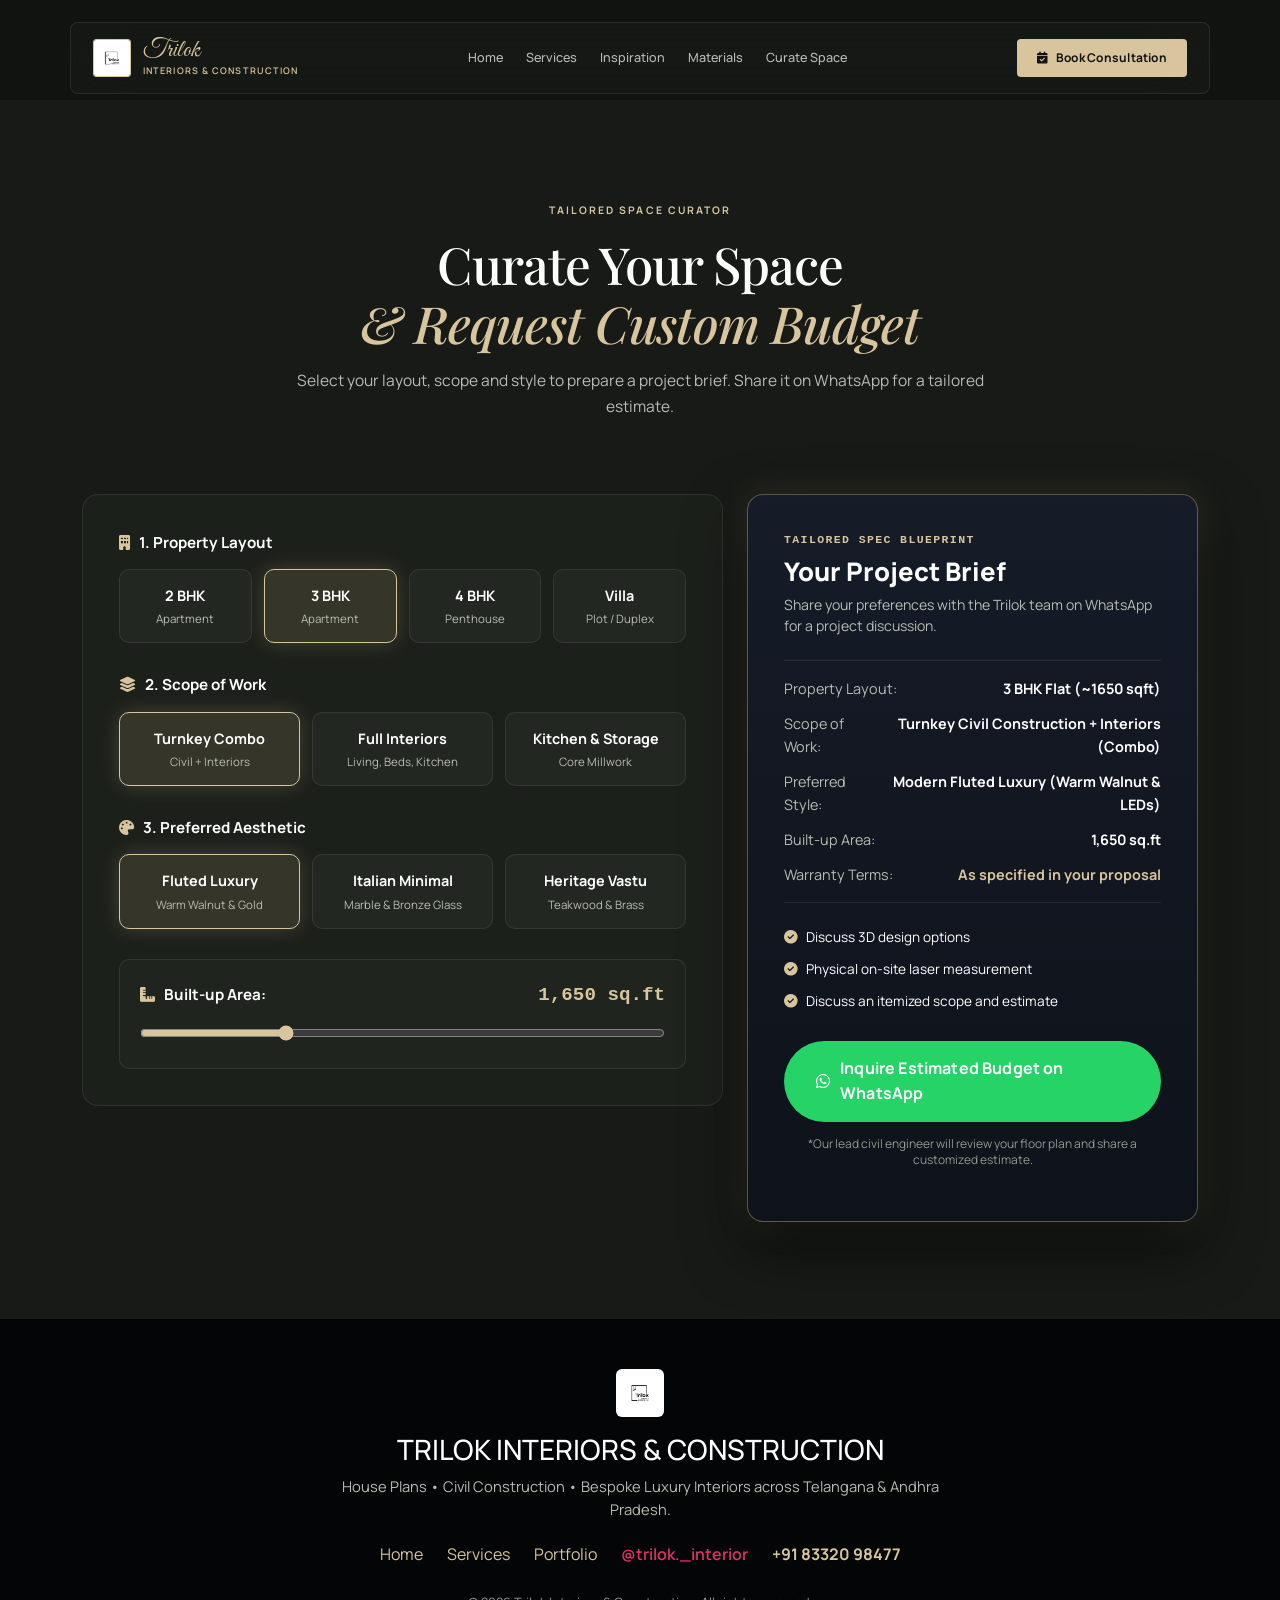
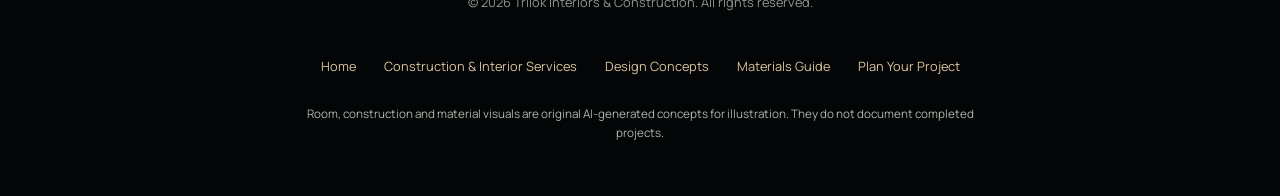
==== calculator.html @ b7bd3d9b "Add files via upload" ====
<!DOCTYPE html>

<html lang="en">
<head>
<meta charset="utf-8"/>
<meta content="width=device-width, initial-scale=1.0" name="viewport"/>



<link href="logo.jpg" rel="icon" type="image/jpeg"/>
<link href="https://cdnjs.cloudflare.com/ajax/libs/font-awesome/6.4.0/css/all.min.css" rel="stylesheet"/>
<link href="https://cdn.jsdelivr.net/npm/bootstrap@5.3.3/dist/css/bootstrap.min.css" rel="stylesheet"/>
<link href="https://fonts.googleapis.com/css2?family=Great+Vibes&amp;family=Manrope:wght@400;500;600;700;800&amp;family=Playfair+Display:ital,wght@0,500;0,600;1,500&amp;display=swap" rel="stylesheet"/>
<link href="styles.css" rel="stylesheet"/>

<!-- SEO:START -->
<title>Plan Your Interiors &amp; Request a Custom Estimate | Trilok</title>
<meta name="description" content="Choose your property layout, area, interior style and construction scope. Send a personalized project brief to Trilok on WhatsApp for a tailored estimate.">
<meta name="robots" content="index, follow, max-image-preview:large">
<meta name="theme-color" content="#111310">
<meta property="og:type" content="website">
<meta property="og:locale" content="en_IN">
<meta property="og:site_name" content="Trilok Interiors &amp; Construction">
<meta property="og:title" content="Plan Your Interiors &amp; Request a Custom Estimate | Trilok">
<meta property="og:description" content="Choose your property layout, area, interior style and construction scope. Send a personalized project brief to Trilok on WhatsApp for a tailored estimate.">
<meta property="og:image" content="assets/generated/living-grand-1536.webp">
<meta property="og:image:width" content="1536">
<meta property="og:image:height" content="1024">
<meta property="og:image:alt" content="Original AI-generated Trilok home design concept">
<meta name="twitter:card" content="summary_large_image">
<meta name="twitter:title" content="Plan Your Interiors &amp; Request a Custom Estimate | Trilok">
<meta name="twitter:description" content="Choose your property layout, area, interior style and construction scope. Send a personalized project brief to Trilok on WhatsApp for a tailored estimate.">
<meta name="twitter:image" content="assets/generated/living-grand-1536.webp">
<meta name="twitter:image:alt" content="Original AI-generated Trilok home design concept">
<script type="application/ld+json">{"@context": "https://schema.org", "@graph": [{"@type": "Organization", "@id": "#organization", "name": "Trilok Interiors & Construction", "telephone": "+91-83320-98477", "logo": "logo.jpg", "sameAs": ["https://www.instagram.com/trilok._interior/"], "areaServed": [{"@type": "AdministrativeArea", "name": "Telangana"}, {"@type": "AdministrativeArea", "name": "Andhra Pradesh"}]}, {"@type": "WebSite", "@id": "#website", "name": "Trilok Interiors & Construction", "inLanguage": "en-IN", "publisher": {"@id": "#organization"}}, {"@type": "WebPage", "@id": "calculator.html#webpage", "name": "Plan Your Interiors & Request a Custom Estimate | Trilok", "description": "Choose your property layout, area, interior style and construction scope. Send a personalized project brief to Trilok on WhatsApp for a tailored estimate.", "inLanguage": "en-IN", "isPartOf": {"@id": "#website"}, "about": {"@id": "#organization"}, "primaryImageOfPage": {"@type": "ImageObject", "contentUrl": "assets/generated/living-grand-1536.webp", "caption": "Original AI-generated design concept"}}]}</script>
<!-- SEO:END -->
</head>
<body class="inner-page">

<div class="ambient-glow-orb ambient-orb-1"></div>
<div class="ambient-glow-orb ambient-orb-2"></div>

<header class="navbar-apple" id="navbarApple">
<div class="container navbar-apple__container">
<a class="navbar-apple__brand magnetic-target" href="index.html">
<img alt="Trilok" class="navbar-apple__logo" src="logo.jpg"/>
<div class="navbar-apple__title-group">
<span class="navbar-apple__title navbar-cursive">Trilok</span>
<span class="navbar-apple__sub">Interiors &amp; Construction</span>
</div>
</a>
<nav class="navbar-apple__nav" id="appleNavLinks"><a class="navbar-apple__link" href="index.html">Home</a><a class="navbar-apple__link" href="services.html">Services</a><a class="navbar-apple__link" href="portfolio.html">Inspiration</a><a class="navbar-apple__link" href="materials.html">Materials</a><a class="navbar-apple__link" href="calculator.html">Curate Space</a></nav>
<div class="navbar-apple__actions">
<a class="btn-apple-consult magnetic-target" href="index.html#contact">
<i class="fa-solid fa-calendar-check"></i> Book Consultation
        </a>
<button aria-label="Toggle navigation" class="navbar-apple__toggle" id="appleNavToggle">
<span></span><span></span><span></span>
</button>
</div>
</div>
</header><main id="main-content">

<section class="section-curator" id="curator">
<div class="container">
<div class="section-head text-center reveal-on-scroll">
<span class="section-tag"><i class="fa-solid fa-sliders"></i> Tailored Space Curator</span>
<h1 class="section-title">Curate Your Space <span class="text-gold-shimmer">&amp; Request Custom Budget</span></h1>
<p class="section-subtitle">
          Select your layout, scope and style to prepare a project brief. Share it on WhatsApp for a tailored estimate.
        </p>
</div>
<div class="row g-4 mt-2">

<div class="col-lg-7 reveal-on-scroll">
<div class="curator-controls-panel">

<div class="curator-group">
<span class="curator-group__title"><i class="fa-solid fa-building"></i> 1. Property Layout</span>
<div class="curator-options-grid">
<label class="curator-option magnetic-target">
<input name="curator_prop" type="radio" value="2 BHK Flat (~1150 sqft)"/>
<div class="curator-option__box">
<span class="curator-option__main">2 BHK</span>
<span class="curator-option__sub">Apartment</span>
</div>
</label>
<label class="curator-option magnetic-target">
<input checked="" name="curator_prop" type="radio" value="3 BHK Flat (~1650 sqft)"/>
<div class="curator-option__box">
<span class="curator-option__main">3 BHK</span>
<span class="curator-option__sub">Apartment</span>
</div>
</label>
<label class="curator-option magnetic-target">
<input name="curator_prop" type="radio" value="4 BHK / Penthouse (~2400 sqft)"/>
<div class="curator-option__box">
<span class="curator-option__main">4 BHK</span>
<span class="curator-option__sub">Penthouse</span>
</div>
</label>
<label class="curator-option magnetic-target">
<input name="curator_prop" type="radio" value="Independent Villa / Duplex (~3500 sqft)"/>
<div class="curator-option__box">
<span class="curator-option__main">Villa</span>
<span class="curator-option__sub">Plot / Duplex</span>
</div>
</label>
</div>
</div>

<div class="curator-group">
<span class="curator-group__title"><i class="fa-solid fa-layer-group"></i> 2. Scope of Work</span>
<div class="curator-options-grid curator-options-grid--3">
<label class="curator-option magnetic-target">
<input checked="" name="curator_scope" type="radio" value="Turnkey Civil Construction + Interiors (Combo)"/>
<div class="curator-option__box">
<span class="curator-option__main">Turnkey Combo</span>
<span class="curator-option__sub">Civil + Interiors</span>
</div>
</label>
<label class="curator-option magnetic-target">
<input name="curator_scope" type="radio" value="Full Home Interiors Only"/>
<div class="curator-option__box">
<span class="curator-option__main">Full Interiors</span>
<span class="curator-option__sub">Living, Beds, Kitchen</span>
</div>
</label>
<label class="curator-option magnetic-target">
<input name="curator_scope" type="radio" value="Modular Kitchen &amp; Wardrobes Only"/>
<div class="curator-option__box">
<span class="curator-option__main">Kitchen &amp; Storage</span>
<span class="curator-option__sub">Core Millwork</span>
</div>
</label>
</div>
</div>

<div class="curator-group">
<span class="curator-group__title"><i class="fa-solid fa-palette"></i> 3. Preferred Aesthetic</span>
<div class="curator-options-grid curator-options-grid--3">
<label class="curator-option magnetic-target">
<input checked="" name="curator_style" type="radio" value="Modern Fluted Luxury (Warm Walnut &amp; LEDs)"/>
<div class="curator-option__box">
<span class="curator-option__main">Fluted Luxury</span>
<span class="curator-option__sub">Warm Walnut &amp; Gold</span>
</div>
</label>
<label class="curator-option magnetic-target">
<input name="curator_style" type="radio" value="Minimalist Italian (Marble &amp; Bronze Glass)"/>
<div class="curator-option__box">
<span class="curator-option__main">Italian Minimal</span>
<span class="curator-option__sub">Marble &amp; Bronze Glass</span>
</div>
</label>
<label class="curator-option magnetic-target">
<input name="curator_style" type="radio" value="Traditional Telangana Heritage &amp; Sacred Vastu"/>
<div class="curator-option__box">
<span class="curator-option__main">Heritage Vastu</span>
<span class="curator-option__sub">Teakwood &amp; Brass</span>
</div>
</label>
</div>
</div>

<div class="curator-area-box">
<div class="curator-area-box__header">
<span class="curator-area-box__label"><i class="fa-solid fa-ruler-combined"></i> Built-up Area:</span>
<span class="curator-area-box__val" id="areaDisplay">1,650 sq.ft</span>
</div>
<input aria-label="Built-up area in square feet" class="curator-slider" id="areaRange" max="5000" min="400" step="50" type="range" value="1650"/>
</div>
</div>
</div>

<div class="col-lg-5 reveal-on-scroll">
<div class="blueprint-summary-card tilt-card magnetic-target">
<div class="blueprint-summary-card__head">
<span class="blueprint-summary-card__badge">TAILORED SPEC BLUEPRINT</span>
<h3 class="blueprint-summary-card__title">Your Project Brief</h3>
<p class="blueprint-summary-card__sub">Share your preferences with the Trilok team on WhatsApp for a project discussion.</p>
</div>
<ul class="blueprint-summary-card__list">
<li><span>Property Layout:</span><strong id="bpProp">3 BHK Flat (~1650 sqft)</strong></li>
<li><span>Scope of Work:</span><strong id="bpScope">Turnkey Civil Construction + Interiors</strong></li>
<li><span>Preferred Style:</span><strong id="bpStyle">Modern Fluted Luxury (Walnut)</strong></li>
<li><span>Built-up Area:</span><strong id="bpArea">1,650 sq.ft</strong></li>
<li><span>Warranty Terms:</span><strong class="text-gold">As specified in your proposal</strong></li>
</ul>
<div class="blueprint-summary-card__perks">
<div class="blueprint-perk"><i class="fa-solid fa-circle-check"></i> Discuss 3D design options</div>
<div class="blueprint-perk"><i class="fa-solid fa-circle-check"></i> Physical on-site laser measurement</div>
<div class="blueprint-perk"><i class="fa-solid fa-circle-check"></i> Discuss an itemized scope and estimate</div>
</div>
<a class="btn-apple-primary btn-apple-primary--full pulse-button magnetic-target" href="#" id="blueprintWaBtn" rel="noopener noreferrer" target="_blank">
<i class="fa-brands fa-whatsapp"></i> Inquire Estimated Budget on WhatsApp
            </a>
<p class="blueprint-summary-card__note">
              *Our lead civil engineer will review your floor plan and share a customized estimate.
            </p>
</div>
</div>
</div>
</div>
</section>

</main><footer style="background: #040507; border-top: 1px solid var(--border-subtle); padding: 50px 0 25px; color: #FFF; text-align: center;">
<div class="container">
<img alt="Trilok" src="logo.jpg" style="height: 48px; border-radius: 6px; background: #FFF; padding: 2px; margin: 0 auto 16px;"/>
<h3 style="color: #FFF; margin-bottom: 8px;">TRILOK INTERIORS &amp; CONSTRUCTION</h3>
<p style="color: var(--text-secondary); max-width: 600px; margin: 0 auto 20px; font-size: 0.92rem;">
        House Plans • Civil Construction • Bespoke Luxury Interiors across Telangana &amp; Andhra Pradesh.
      </p>
<div style="display: flex; justify-content: center; gap: 24px; margin-bottom: 24px; flex-wrap: wrap;">
<a href="index.html" style="color: var(--champagne);">Home</a>
<a href="services.html" style="color: var(--champagne);">Services</a>
<a href="portfolio.html" style="color: var(--champagne);">Portfolio</a>
<a href="https://www.instagram.com/trilok._interior/" rel="noopener noreferrer" style="color: #E1306C; font-weight: 600;" target="_blank">@trilok._interior</a>
<a href="tel:+918332098477" style="color: var(--champagne); font-weight: 700;">+91 83320 98477</a>
</div>
<p style="font-size: 0.8rem; color: var(--text-muted);">© 2026 Trilok Interiors &amp; Construction. All rights reserved.</p>
</div>
<nav aria-label="Explore Trilok" class="footer-resource-links"><a href="index.html">Home</a><a href="services.html">Construction &amp; Interior Services</a><a href="portfolio.html">Design Concepts</a><a href="materials.html">Materials Guide</a><a href="calculator.html">Plan Your Project</a></nav><p class="image-disclosure footer-disclosure">Room, construction and material visuals are original AI-generated concepts for illustration. They do not document completed projects.</p></footer>
<script src="app.js"></script>
</body>
</html>
---- styles.css ----
/* ==========================================================================
   TRILOK INTERIORS & CONSTRUCTION
   Apple-Grade Luxury Design System & Animated Engine
   Obsidian Black • Champagne Gold • Interactive 3D Motion • Custom Cursor
   ========================================================================== */

:root {
  /* Colors */
  --bg-black: #06080C;
  --bg-deep: #0A0D14;
  --bg-card: rgba(16, 20, 28, 0.75);
  --bg-card-hover: rgba(24, 30, 42, 0.9);
  --bg-glass: rgba(255, 255, 255, 0.04);

  --border-subtle: rgba(255, 255, 255, 0.08);
  --border-hover: rgba(229, 205, 149, 0.45);
  --border-gold: rgba(229, 205, 149, 0.3);

  --champagne: #E5CD95;
  --champagne-light: #FBF4E4;
  --champagne-dark: #B88E44;
  --gold-gradient: linear-gradient(135deg, #FFF3DC 0%, #E5CD95 45%, #C29548 100%);
  --gold-glow: 0 0 35px rgba(229, 205, 149, 0.25);
  --gold-glow-strong: 0 0 55px rgba(229, 205, 149, 0.45);

  --wa-green: #25D366;
  --wa-green-glow: 0 0 30px rgba(37, 211, 102, 0.4);

  --text-primary: #FFFFFF;
  --text-secondary: #9DA6B8;
  --text-muted: #646E82;

  /* Typography */
  --font-sans: 'Manrope', -apple-system, BlinkMacSystemFont, sans-serif;
  --font-serif: 'Playfair Display', Georgia, serif;
  --font-mono: 'Space Grotesk', monospace;

  /* Blur & Radius */
  --blur-apple: blur(28px);
  --blur-sm: blur(14px);
  --radius-sm: 10px;
  --radius-md: 18px;
  --radius-lg: 28px;
  --radius-pill: 9999px;

  /* Transitions */
  --ease-apple: cubic-bezier(0.16, 1, 0.3, 1);
  --transition-fast: 0.25s var(--ease-apple);
  --transition-normal: 0.45s var(--ease-apple);
}

/* --------------------------------------------------------------------------
   Reset & Base Styles
   -------------------------------------------------------------------------- */
*, *::before, *::after {
  box-sizing: border-box;
  margin: 0;
  padding: 0;
}

html {
  scroll-behavior: smooth;
  font-size: 16px;
  background-color: var(--bg-black);
  color: var(--text-primary);
  -webkit-font-smoothing: antialiased;
  -moz-osx-font-smoothing: grayscale;
}

body {
  font-family: var(--font-sans);
  background-color: var(--bg-black);
  color: var(--text-primary);
  line-height: 1.6;
  overflow-x: hidden;
  position: relative;
  cursor: default;
}

@media (min-width: 992px) {
  body {
    cursor: none; /* Uses custom animated cursor */
  }
}

a {
  text-decoration: none;
  color: inherit;
  transition: var(--transition-fast);
  cursor: none;
}

button {
  cursor: none;
}

img, video {
  max-width: 100%;
  display: block;
}

::selection {
  background: var(--champagne);
  color: var(--bg-black);
}

::-webkit-scrollbar {
  width: 8px;
}
::-webkit-scrollbar-track {
  background: var(--bg-black);
}
::-webkit-scrollbar-thumb {
  background: rgba(255, 255, 255, 0.15);
  border-radius: 4px;
}
::-webkit-scrollbar-thumb:hover {
  background: var(--champagne);
}

/* --------------------------------------------------------------------------
   CUSTOM LUXURY ANIMATED CURSOR
   -------------------------------------------------------------------------- */
.custom-cursor-dot {
  position: fixed;
  top: 0;
  left: 0;
  width: 8px;
  height: 8px;
  background-color: var(--champagne);
  border-radius: 50%;
  pointer-events: none;
  z-index: 100000;
  transform: translate(-50%, -50%);
  transition: transform 0.05s ease-out, background-color 0.2s ease, width 0.2s ease, height 0.2s ease;
  box-shadow: 0 0 10px var(--champagne), 0 0 20px rgba(229, 205, 149, 0.6);
}

.custom-cursor-ring {
  position: fixed;
  top: 0;
  left: 0;
  width: 38px;
  height: 38px;
  border: 1.5px solid rgba(229, 205, 149, 0.65);
  border-radius: 50%;
  pointer-events: none;
  z-index: 99999;
  transform: translate(-50%, -50%);
  transition: width 0.25s var(--ease-apple), height 0.25s var(--ease-apple), border-color 0.25s ease, background-color 0.25s ease, box-shadow 0.25s ease;
  backdrop-filter: blur(1px);
  -webkit-backdrop-filter: blur(1px);
}

/* Hovering over clickable items */
.custom-cursor-ring.cursor-hover {
  width: 64px;
  height: 64px;
  border-color: var(--champagne);
  background-color: rgba(229, 205, 149, 0.12);
  box-shadow: 0 0 25px rgba(229, 205, 149, 0.4);
}

.custom-cursor-dot.cursor-hover {
  transform: translate(-50%, -50%) scale(1.6);
  background-color: #FFF;
}

/* Click state */
.custom-cursor-ring.cursor-click {
  transform: translate(-50%, -50%) scale(0.85);
  background-color: rgba(229, 205, 149, 0.3);
}

@media (max-width: 991px) {
  .custom-cursor-dot,
  .custom-cursor-ring {
    display: none !important;
  }
  body, a, button {
    cursor: auto !important;
  }
}

/* --------------------------------------------------------------------------
   AMBIENT FLOATING LIGHT ORBS
   -------------------------------------------------------------------------- */
.ambient-light-orb {
  position: fixed;
  border-radius: 50%;
  pointer-events: none;
  z-index: 1;
  filter: blur(80px);
  opacity: 0.18;
  mix-blend-mode: screen;
}

.orb-1 {
  width: 500px;
  height: 500px;
  background: radial-gradient(circle, #E5CD95 0%, #B88E44 50%, transparent 75%);
  top: -100px;
  left: 10%;
  animation: orbDrift1 22s infinite alternate ease-in-out;
}

.orb-2 {
  width: 600px;
  height: 600px;
  background: radial-gradient(circle, #8C6239 0%, #3D2612 50%, transparent 75%);
  bottom: 10%;
  right: -100px;
  animation: orbDrift2 26s infinite alternate ease-in-out;
}

.orb-3 {
  width: 450px;
  height: 450px;
  background: radial-gradient(circle, #D4AF37 0%, #8C6239 50%, transparent 75%);
  top: 45%;
  left: -150px;
  animation: orbDrift3 28s infinite alternate ease-in-out;
}

@keyframes orbDrift1 {
  0% { transform: translate(0, 0) scale(1); }
  50% { transform: translate(120px, 160px) scale(1.15); }
  100% { transform: translate(-80px, 80px) scale(0.95); }
}

@keyframes orbDrift2 {
  0% { transform: translate(0, 0) scale(1); }
  50% { transform: translate(-140px, -120px) scale(1.1); }
  100% { transform: translate(60px, -60px) scale(0.9); }
}

@keyframes orbDrift3 {
  0% { transform: translate(0, 0) scale(1); }
  50% { transform: translate(180px, -80px) scale(1.2); }
  100% { transform: translate(40px, 100px) scale(0.85); }
}

/* --------------------------------------------------------------------------
   SHIMMERING METALLIC GOLD TEXT
   -------------------------------------------------------------------------- */
.text-gold-shimmer {
  background: linear-gradient(90deg, #E5CD95 0%, #FFF4DE 25%, #C29548 50%, #FFF4DE 75%, #E5CD95 100%);
  background-size: 200% auto;
  -webkit-background-clip: text;
  -webkit-text-fill-color: transparent;
  display: inline-block;
  animation: shimmerGold 5s linear infinite;
}

@keyframes shimmerGold {
  to { background-position: 200% center; }
}

.text-gold {
  color: var(--champagne) !important;
}

/* --------------------------------------------------------------------------
   REVEAL ON SCROLL ANIMATIONS (INTERSECTION OBSERVER)
   -------------------------------------------------------------------------- */
.reveal-on-scroll {
  opacity: 0;
  transform: translateY(35px) scale(0.98);
  transition: opacity 0.75s var(--ease-apple), transform 0.75s var(--ease-apple);
  will-change: opacity, transform;
}

.reveal-on-scroll.is-revealed {
  opacity: 1;
  transform: translateY(0) scale(1);
}

/* Stagger delays */
.row > .col-lg-4:nth-child(1) .reveal-on-scroll,
.row > .col-lg-3:nth-child(1) .reveal-on-scroll,
.process-step-item:nth-child(1) { transition-delay: 0.05s; }

.row > .col-lg-4:nth-child(2) .reveal-on-scroll,
.row > .col-lg-3:nth-child(2) .reveal-on-scroll,
.process-step-item:nth-child(2) { transition-delay: 0.15s; }

.row > .col-lg-4:nth-child(3) .reveal-on-scroll,
.row > .col-lg-3:nth-child(3) .reveal-on-scroll,
.process-step-item:nth-child(3) { transition-delay: 0.25s; }

.row > .col-lg-3:nth-child(4) .reveal-on-scroll,
.process-step-item:nth-child(4) { transition-delay: 0.35s; }

.process-step-item:nth-child(5) { transition-delay: 0.45s; }

/* --------------------------------------------------------------------------
   1. PRELOADER
   -------------------------------------------------------------------------- */
.preloader {
  position: fixed;
  inset: 0;
  z-index: 99999;
  display: flex;
  align-items: center;
  justify-content: center;
  transition: opacity 0.6s ease, visibility 0.6s ease;
}

.preloader.preloader--done {
  opacity: 0;
  visibility: hidden;
  pointer-events: none;
}

.preloader__inner {
  position: relative;
  z-index: 10;
  display: flex;
  flex-direction: column;
  align-items: center;
  text-align: center;
  transition: transform 0.6s var(--ease-apple), opacity 0.5s ease;
}

.preloader.preloader--done .preloader__inner {
  transform: scale(0.9);
  opacity: 0;
}

.preloader__logo-box {
  position: relative;
  width: 90px;
  height: 90px;
  display: flex;
  align-items: center;
  justify-content: center;
  margin-bottom: 20px;
}

.preloader__logo {
  width: 72px;
  height: 72px;
  object-fit: cover;
  border-radius: 50%;
  border: 2px solid var(--champagne);
  box-shadow: var(--gold-glow);
}

.preloader__glow-ring {
  position: absolute;
  inset: -6px;
  border-radius: 50%;
  border: 2px dashed rgba(229, 205, 149, 0.5);
  animation: preloaderRingRotate 6s linear infinite;
}

@keyframes preloaderRingRotate {
  from { transform: rotate(0deg); }
  to { transform: rotate(360deg); }
}

.preloader__brand {
  font-family: var(--font-sans);
  font-size: 2.2rem;
  font-weight: 800;
  letter-spacing: 0.16em;
  color: #FFF;
  margin-bottom: 4px;
}

.preloader__tag {
  font-size: 0.9rem;
  color: var(--champagne);
  text-transform: uppercase;
  letter-spacing: 0.22em;
  margin-bottom: 28px;
  font-weight: 600;
}

.preloader__track {
  width: 220px;
  height: 4px;
  background: rgba(255, 255, 255, 0.1);
  border-radius: 99px;
  overflow: hidden;
  margin-bottom: 12px;
}

.preloader__bar {
  width: 0%;
  height: 100%;
  background: var(--gold-gradient);
  border-radius: 99px;
  transition: width 0.2s ease-out;
  box-shadow: 0 0 12px var(--champagne);
}

.preloader__percent {
  font-family: var(--font-mono);
  font-size: 0.85rem;
  color: var(--text-secondary);
  letter-spacing: 0.08em;
}

.preloader__curtain {
  position: absolute;
  left: 0;
  width: 100%;
  height: 50%;
  background: #06080C;
  z-index: 5;
  transition: transform 0.9s cubic-bezier(0.85, 0, 0.15, 1);
}

.preloader__curtain--top { top: 0; }
.preloader__curtain--bottom { bottom: 0; }

.preloader.preloader--done .preloader__curtain--top {
  transform: translateY(-100%);
}
.preloader.preloader--done .preloader__curtain--bottom {
  transform: translateY(100%);
}

/* --------------------------------------------------------------------------
   2. NAVBAR
   -------------------------------------------------------------------------- */
.navbar-apple {
  position: fixed;
  top: 20px;
  left: 0;
  width: 100%;
  z-index: 1000;
  padding: 0 20px;
  transition: top 0.4s var(--ease-apple);
}

.navbar-apple__container {
  display: flex;
  align-items: center;
  justify-content: space-between;
  background: rgba(12, 16, 24, 0.75);
  backdrop-filter: var(--blur-apple);
  -webkit-backdrop-filter: var(--blur-apple);
  border: 1px solid var(--border-subtle);
  border-radius: var(--radius-pill);
  padding: 10px 24px;
  box-shadow: 0 16px 40px rgba(0, 0, 0, 0.5);
  transition: var(--transition-normal);
}

.navbar-apple.scrolled .navbar-apple__container {
  background: rgba(8, 11, 18, 0.92);
  border-color: rgba(229, 205, 149, 0.25);
  box-shadow: 0 20px 50px rgba(0, 0, 0, 0.7), 0 0 25px rgba(229, 205, 149, 0.1);
}

.navbar-apple__brand {
  display: flex;
  align-items: center;
  gap: 12px;
}

.navbar-apple__logo {
  width: 38px;
  height: 38px;
  border-radius: 50%;
  object-fit: cover;
  border: 1px solid var(--champagne);
}

.navbar-apple__title-group {
  display: flex;
  flex-direction: column;
}

.navbar-apple__title {
  font-size: 1.15rem;
  font-weight: 800;
  letter-spacing: 0.12em;
  color: #FFF;
  line-height: 1.1;
}

.navbar-apple__sub {
  font-size: 0.65rem;
  color: var(--champagne);
  letter-spacing: 0.12em;
  text-transform: uppercase;
  font-weight: 600;
}

.navbar-apple__nav {
  display: flex;
  align-items: center;
  gap: 28px;
}

.navbar-apple__link {
  font-size: 0.9rem;
  font-weight: 500;
  color: var(--text-secondary);
  position: relative;
  padding: 6px 0;
  transition: color 0.25s ease;
}

.navbar-apple__link::after {
  content: '';
  position: absolute;
  bottom: 0;
  left: 0;
  width: 0;
  height: 2px;
  background: var(--gold-gradient);
  transition: width 0.3s var(--ease-apple);
  border-radius: 2px;
}

.navbar-apple__link:hover {
  color: #FFF;
}

.navbar-apple__link:hover::after {
  width: 100%;
}

.navbar-apple__actions {
  display: flex;
  align-items: center;
  gap: 16px;
}

.btn-apple-consult {
  display: inline-flex;
  align-items: center;
  gap: 8px;
  background: var(--gold-gradient);
  color: var(--bg-black);
  font-size: 0.85rem;
  font-weight: 700;
  padding: 9px 20px;
  border-radius: var(--radius-pill);
  transition: transform 0.25s ease, box-shadow 0.25s ease;
  letter-spacing: 0.02em;
}

.btn-apple-consult:hover {
  transform: translateY(-2px);
  box-shadow: var(--gold-glow);
  color: var(--bg-black);
}

.navbar-apple__toggle {
  display: none;
  background: transparent;
  border: none;
  cursor: pointer;
  width: 28px;
  height: 22px;
  flex-direction: column;
  justify-content: space-between;
  padding: 0;
}

.navbar-apple__toggle span {
  width: 100%;
  height: 2px;
  background: #FFF;
  border-radius: 2px;
  transition: var(--transition-fast);
}

.navbar-apple__toggle.active span:nth-child(1) {
  transform: translateY(10px) rotate(45deg);
}
.navbar-apple__toggle.active span:nth-child(2) {
  opacity: 0;
}
.navbar-apple__toggle.active span:nth-child(3) {
  transform: translateY(-10px) rotate(-45deg);
}

/* --------------------------------------------------------------------------
   3. HERO SECTION (METRICS REMOVED)
   -------------------------------------------------------------------------- */
.hero-keynote {
  position: relative;
  min-height: 90vh;
  display: flex;
  flex-direction: column;
  justify-content: center;
  padding: 160px 0 100px;
  overflow: hidden;
}

.hero-keynote__video-wrap {
  position: absolute;
  inset: 0;
  width: 100%;
  height: 100%;
  z-index: 0;
  overflow: hidden;
}

.hero-keynote__video {
  width: 100%;
  height: 100%;
  object-fit: cover;
  filter: brightness(0.48) contrast(1.1);
  transform: scale(1.05);
  animation: heroVideoKenBurns 24s ease-in-out infinite alternate;
}

@keyframes heroVideoKenBurns {
  from { transform: scale(1.02); }
  to { transform: scale(1.12); }
}

.hero-keynote__overlay {
  position: absolute;
  inset: 0;
  background: radial-gradient(circle at center, rgba(6, 8, 12, 0.4) 0%, rgba(6, 8, 12, 0.95) 90%),
              linear-gradient(to top, rgba(6, 8, 12, 1) 0%, transparent 40%),
              linear-gradient(to bottom, rgba(6, 8, 12, 0.9) 0%, transparent 30%);
}

.hero-keynote__content {
  position: relative;
  z-index: 2;
  text-align: center;
  max-width: 960px;
  margin: 0 auto;
}

.hero-keynote__badge {
  display: inline-flex;
  align-items: center;
  gap: 10px;
  background: rgba(229, 205, 149, 0.1);
  border: 1px solid rgba(229, 205, 149, 0.35);
  backdrop-filter: var(--blur-sm);
  -webkit-backdrop-filter: var(--blur-sm);
  color: var(--champagne);
  font-size: 0.85rem;
  font-weight: 700;
  letter-spacing: 0.08em;
  text-transform: uppercase;
  padding: 8px 22px;
  border-radius: var(--radius-pill);
  margin-bottom: 26px;
  box-shadow: 0 0 25px rgba(229, 205, 149, 0.2);
}

.animate-float {
  animation: floatBadge 4s ease-in-out infinite alternate;
}

@keyframes floatBadge {
  0% { transform: translateY(0); }
  100% { transform: translateY(-8px); }
}

.hero-keynote__badge-pulse {
  width: 8px;
  height: 8px;
  border-radius: 50%;
  background: var(--champagne);
  box-shadow: 0 0 10px var(--champagne);
  animation: badgeBlink 2s infinite ease-in-out;
}

@keyframes badgeBlink {
  0%, 100% { opacity: 1; transform: scale(1); }
  50% { opacity: 0.4; transform: scale(0.85); }
}

.hero-keynote__title {
  font-family: var(--font-sans);
  font-size: clamp(2.8rem, 6.5vw, 5.2rem);
  font-weight: 800;
  line-height: 1.1;
  letter-spacing: -0.03em;
  color: #FFF;
  margin-bottom: 24px;
}

.hero-keynote__lead {
  font-size: clamp(1.05rem, 1.8vw, 1.3rem);
  color: var(--text-secondary);
  line-height: 1.65;
  max-width: 780px;
  margin: 0 auto 36px;
  font-weight: 400;
}

.hero-keynote__lead strong {
  color: #FFF;
  font-weight: 600;
}

.hero-keynote__cta-row {
  display: flex;
  align-items: center;
  justify-content: center;
  gap: 18px;
  flex-wrap: wrap;
}

.btn-apple-primary {
  display: inline-flex;
  align-items: center;
  justify-content: center;
  gap: 10px;
  background: #25D366;
  color: #FFFFFF;
  font-size: 1rem;
  font-weight: 700;
  padding: 15px 32px;
  border-radius: var(--radius-pill);
  box-shadow: var(--wa-green-glow);
  transition: transform 0.25s ease, box-shadow 0.25s ease;
  letter-spacing: 0.01em;
  border: none;
}

.btn-apple-primary:hover {
  transform: translateY(-3px) scale(1.02);
  box-shadow: 0 0 45px rgba(37, 211, 102, 0.6);
  color: #FFF;
}

.btn-apple-primary--full {
  width: 100%;
}

.pulse-button {
  animation: pulseButtonAura 3s infinite;
}

@keyframes pulseButtonAura {
  0% { box-shadow: 0 0 0 0 rgba(37, 211, 102, 0.6); }
  70% { box-shadow: 0 0 0 16px rgba(37, 211, 102, 0); }
  100% { box-shadow: 0 0 0 0 rgba(37, 211, 102, 0); }
}

.btn-apple-glass {
  display: inline-flex;
  align-items: center;
  justify-content: center;
  gap: 10px;
  background: rgba(255, 255, 255, 0.06);
  color: #FFF;
  font-size: 1rem;
  font-weight: 600;
  padding: 15px 30px;
  border-radius: var(--radius-pill);
  border: 1px solid var(--border-subtle);
  backdrop-filter: var(--blur-sm);
  -webkit-backdrop-filter: var(--blur-sm);
  transition: transform 0.25s ease, background 0.25s ease, border-color 0.25s ease;
}

.btn-apple-glass:hover {
  transform: translateY(-3px);
  background: rgba(255, 255, 255, 0.12);
  border-color: var(--champagne);
  color: #FFF;
}

.hero-keynote__scroll {
  position: absolute;
  bottom: 24px;
  left: 50%;
  transform: translateX(-50%);
  z-index: 2;
  display: flex;
  flex-direction: column;
  align-items: center;
  gap: 8px;
  font-size: 0.75rem;
  text-transform: uppercase;
  letter-spacing: 0.14em;
  color: var(--text-muted);
}

.hero-keynote__mouse {
  width: 22px;
  height: 34px;
  border: 2px solid rgba(255, 255, 255, 0.25);
  border-radius: 12px;
  position: relative;
}

.hero-keynote__wheel {
  width: 4px;
  height: 7px;
  background: var(--champagne);
  border-radius: 2px;
  position: absolute;
  top: 6px;
  left: 50%;
  transform: translateX(-50%);
  animation: mouseWheelMove 2s infinite ease-in-out;
}

@keyframes mouseWheelMove {
  0% { transform: translate(-50%, 0); opacity: 1; }
  100% { transform: translate(-50%, 14px); opacity: 0; }
}

/* --------------------------------------------------------------------------
   4. MARQUEE TICKER
   -------------------------------------------------------------------------- */
.marquee-gold {
  background: linear-gradient(90deg, #10141C 0%, #161D29 50%, #10141C 100%);
  border-top: 1px solid var(--border-subtle);
  border-bottom: 1px solid var(--border-subtle);
  padding: 16px 0;
  overflow: hidden;
  position: relative;
  z-index: 5;
}

.marquee-gold__track {
  display: flex;
  align-items: center;
  gap: 32px;
  white-space: nowrap;
  animation: marqueeScroll 36s linear infinite;
  font-family: var(--font-mono);
  font-size: 0.85rem;
  font-weight: 700;
  letter-spacing: 0.14em;
  color: var(--champagne-light);
}

.marquee-gold__track:hover {
  animation-play-state: paused;
}

.marquee-gold__track .star {
  color: var(--champagne);
  font-size: 0.9rem;
}

@keyframes marqueeScroll {
  from { transform: translateX(0); }
  to { transform: translateX(-50%); }
}

/* --------------------------------------------------------------------------
   GLOBAL SECTION HEADERS
   -------------------------------------------------------------------------- */
.section-head {
  max-width: 780px;
  margin: 0 auto 50px;
}

.section-tag {
  display: inline-flex;
  align-items: center;
  gap: 8px;
  background: rgba(229, 205, 149, 0.08);
  border: 1px solid rgba(229, 205, 149, 0.25);
  color: var(--champagne);
  font-size: 0.8rem;
  font-weight: 700;
  text-transform: uppercase;
  letter-spacing: 0.12em;
  padding: 6px 18px;
  border-radius: var(--radius-pill);
  margin-bottom: 16px;
}

.section-title {
  font-family: var(--font-sans);
  font-size: clamp(2.2rem, 4.2vw, 3.4rem);
  font-weight: 800;
  letter-spacing: -0.02em;
  color: #FFF;
  line-height: 1.15;
  margin-bottom: 16px;
}

.section-subtitle {
  font-size: clamp(1rem, 1.4vw, 1.15rem);
  color: var(--text-secondary);
  line-height: 1.65;
  font-weight: 400;
}

/* --------------------------------------------------------------------------
   5. SIGNATURE SPACES SHOWCASE (2BHK, 3BHK, KITCHEN, BATHROOM, CIVIL)
   Interactive 3D Tilt & Cursor Spotlight
   -------------------------------------------------------------------------- */
.section-spaces {
  padding: 110px 0;
  background: radial-gradient(circle at 80% 20%, rgba(229, 205, 149, 0.04) 0%, transparent 60%),
              radial-gradient(circle at 10% 80%, rgba(140, 98, 57, 0.04) 0%, transparent 60%);
  position: relative;
}

.space-showcase-card {
  position: relative;
  background: var(--bg-card);
  border: 1px solid var(--border-subtle);
  border-radius: var(--radius-md);
  overflow: hidden;
  height: 100%;
  display: flex;
  flex-direction: column;
  transition: transform 0.2s cubic-bezier(0.2, 0, 0, 1), box-shadow 0.3s ease, border-color 0.3s ease;
  backdrop-filter: var(--blur-sm);
  -webkit-backdrop-filter: var(--blur-sm);
  transform-style: preserve-3d;
  perspective: 1000px;
}

.space-showcase-card:hover {
  border-color: var(--border-hover);
  box-shadow: 0 24px 50px rgba(0, 0, 0, 0.7), 0 0 35px rgba(229, 205, 149, 0.2);
}

.card-glow-layer {
  position: absolute;
  inset: 0;
  background: radial-gradient(circle at var(--mouse-x, 50%) var(--mouse-y, 50%), rgba(229, 205, 149, 0.18) 0%, transparent 60%);
  opacity: 0;
  transition: opacity 0.3s ease;
  pointer-events: none;
  z-index: 4;
}

.space-showcase-card:hover .card-glow-layer,
.service-feature-card:hover .card-glow-layer {
  opacity: 1;
}

.space-showcase-card--highlight {
  border-color: rgba(229, 205, 149, 0.35);
  background: linear-gradient(180deg, rgba(22, 28, 40, 0.85) 0%, rgba(16, 20, 28, 0.72) 100%);
}

.space-showcase-card__img-wrap {
  position: relative;
  width: 100%;
  height: 250px;
  overflow: hidden;
}

.space-showcase-card__img {
  width: 100%;
  height: 100%;
  object-fit: cover;
  transition: transform 0.8s var(--ease-apple);
}

.space-showcase-card:hover .space-showcase-card__img {
  transform: scale(1.08);
}

.space-showcase-card__badge {
  position: absolute;
  top: 16px;
  left: 16px;
  background: rgba(10, 14, 20, 0.85);
  border: 1px solid var(--border-subtle);
  backdrop-filter: var(--blur-sm);
  color: var(--champagne);
  font-family: var(--font-mono);
  font-size: 0.75rem;
  font-weight: 700;
  letter-spacing: 0.1em;
  padding: 5px 14px;
  border-radius: var(--radius-pill);
}

.space-showcase-card__badge--civil {
  background: linear-gradient(135deg, rgba(229, 205, 149, 0.9) 0%, rgba(184, 142, 68, 0.9) 100%);
  color: #000;
  border-color: transparent;
}

.space-showcase-card__body {
  padding: 26px;
  display: flex;
  flex-direction: column;
  flex-grow: 1;
}

.space-showcase-card__title {
  font-size: 1.35rem;
  font-weight: 700;
  color: #FFF;
  margin-bottom: 12px;
  line-height: 1.3;
}

.space-showcase-card__desc {
  font-size: 0.92rem;
  color: var(--text-secondary);
  line-height: 1.6;
  margin-bottom: 20px;
}

.space-showcase-card__points {
  list-style: none;
  margin-bottom: 24px;
  display: flex;
  flex-direction: column;
  gap: 10px;
}

.space-showcase-card__points li {
  font-size: 0.88rem;
  color: var(--text-primary);
  display: flex;
  align-items: center;
  gap: 10px;
}

.space-showcase-card__points li i {
  color: var(--champagne);
  font-size: 0.8rem;
}

.space-showcase-card__footer {
  margin-top: auto;
}

.btn-card-wa {
  display: inline-flex;
  align-items: center;
  justify-content: center;
  gap: 8px;
  width: 100%;
  background: rgba(37, 211, 102, 0.12);
  border: 1px solid rgba(37, 211, 102, 0.35);
  color: #25D366;
  font-size: 0.9rem;
  font-weight: 700;
  padding: 12px;
  border-radius: var(--radius-sm);
  transition: all 0.25s ease;
}

.btn-card-wa:hover {
  background: #25D366;
  color: #FFF;
  box-shadow: var(--wa-green-glow);
}

/* --------------------------------------------------------------------------
   6. BEFORE VS AFTER TRANSFORMATION SLIDERS
   -------------------------------------------------------------------------- */
.section-transformation {
  padding: 110px 0;
  background: var(--bg-deep);
  position: relative;
}

.transform-tab-buttons {
  display: flex;
  align-items: center;
  justify-content: center;
  gap: 14px;
  margin-bottom: 36px;
  flex-wrap: wrap;
}

.transform-tab-btn {
  background: rgba(255, 255, 255, 0.05);
  border: 1px solid var(--border-subtle);
  color: var(--text-secondary);
  font-size: 0.95rem;
  font-weight: 600;
  padding: 12px 26px;
  border-radius: var(--radius-pill);
  display: inline-flex;
  align-items: center;
  gap: 10px;
  transition: all 0.3s var(--ease-apple);
}

.transform-tab-btn:hover {
  color: #FFF;
  border-color: rgba(229, 205, 149, 0.3);
}

.transform-tab-btn.active {
  background: var(--gold-gradient);
  color: var(--bg-black);
  border-color: transparent;
  box-shadow: var(--gold-glow);
  font-weight: 700;
}

.transform-panel {
  display: none;
  opacity: 0;
  transition: opacity 0.5s ease;
}

.transform-panel.active {
  display: block;
  opacity: 1;
}

.ba-slider-container {
  position: relative;
  width: 100%;
  aspect-ratio: 16 / 9;
  max-height: 640px;
  border-radius: var(--radius-lg);
  overflow: hidden;
  border: 1px solid rgba(229, 205, 149, 0.25);
  box-shadow: 0 30px 70px rgba(0, 0, 0, 0.8), 0 0 30px rgba(229, 205, 149, 0.15);
  user-select: none;
  cursor: ew-resize;
  touch-action: pan-y;
}

.ba-image-layer {
  position: absolute;
  inset: 0;
  width: 100%;
  height: 100%;
}

.ba-image-layer img {
  width: 100%;
  height: 100%;
  object-fit: cover;
  pointer-events: none;
}

.ba-image-layer--after {
  z-index: 1;
}

.ba-image-layer--before {
  z-index: 2;
  width: 50%;
  overflow: hidden;
  border-right: 2px solid var(--champagne);
}

.ba-image-layer--before img {
  position: absolute;
  top: 0;
  left: 0;
  width: 100%;
  height: 100%;
  object-fit: cover;
  min-width: 100%;
}

.ba-pill {
  position: absolute;
  z-index: 5;
  font-family: var(--font-mono);
  font-size: 0.78rem;
  font-weight: 700;
  letter-spacing: 0.08em;
  padding: 8px 18px;
  border-radius: var(--radius-pill);
  backdrop-filter: var(--blur-apple);
  -webkit-backdrop-filter: var(--blur-apple);
  box-shadow: 0 8px 24px rgba(0, 0, 0, 0.5);
  pointer-events: none;
}

.ba-pill--before {
  bottom: 24px;
  left: 24px;
  background: rgba(220, 38, 38, 0.9);
  color: #FFF;
  border: 1px solid rgba(255, 255, 255, 0.3);
}

.ba-pill--after {
  bottom: 24px;
  right: 24px;
  background: rgba(16, 185, 129, 0.9);
  color: #FFF;
  border: 1px solid rgba(255, 255, 255, 0.3);
}

.ba-handle {
  position: absolute;
  top: 0;
  bottom: 0;
  left: 50%;
  width: 4px;
  z-index: 10;
  transform: translateX(-50%);
  pointer-events: none;
}

.ba-handle__line {
  width: 2px;
  height: 100%;
  background: var(--champagne);
  box-shadow: 0 0 14px var(--champagne);
  margin: 0 auto;
}

.ba-handle__button {
  position: absolute;
  top: 50%;
  left: 50%;
  transform: translate(-50%, -50%);
  width: 50px;
  height: 50px;
  border-radius: 50%;
  background: #FFF;
  color: #000;
  display: flex;
  align-items: center;
  justify-content: center;
  gap: 4px;
  box-shadow: 0 4px 25px rgba(0, 0, 0, 0.7), 0 0 25px var(--champagne);
  border: 2px solid var(--champagne);
  font-size: 0.9rem;
  animation: handlePulse 2.5s infinite;
}

@keyframes handlePulse {
  0%, 100% { box-shadow: 0 4px 25px rgba(0, 0, 0, 0.7), 0 0 20px var(--champagne); }
  50% { box-shadow: 0 4px 35px rgba(0, 0, 0, 0.8), 0 0 35px rgba(229, 205, 149, 0.8); }
}

.transform-caption {
  text-align: center;
  font-size: 0.9rem;
  color: var(--text-secondary);
  margin-top: 18px;
}

.transform-caption i {
  color: var(--champagne);
  margin-right: 6px;
}

/* Instagram Strip */
.instagram-banner {
  background: linear-gradient(135deg, rgba(225, 48, 108, 0.12) 0%, rgba(131, 58, 180, 0.08) 50%, rgba(229, 205, 149, 0.1) 100%);
  border: 1px solid rgba(225, 48, 108, 0.3);
  border-radius: var(--radius-md);
  padding: 28px 36px;
  display: flex;
  align-items: center;
  justify-content: space-between;
  gap: 24px;
  flex-wrap: wrap;
}

.instagram-banner__content {
  display: flex;
  align-items: center;
  gap: 20px;
}

.instagram-banner__icon {
  width: 56px;
  height: 56px;
  border-radius: 50%;
  background: linear-gradient(135deg, #F58529, #DD2A7B, #8134AF);
  color: #FFF;
  display: flex;
  align-items: center;
  justify-content: center;
  font-size: 1.8rem;
  flex-shrink: 0;
  box-shadow: 0 0 25px rgba(221, 42, 123, 0.5);
}

.instagram-banner__title {
  font-size: 1.25rem;
  font-weight: 700;
  color: #FFF;
  margin-bottom: 4px;
}

.instagram-banner__sub {
  font-size: 0.92rem;
  color: var(--text-secondary);
  margin: 0;
}

.instagram-banner__sub strong {
  color: var(--champagne);
}

.btn-instagram-visit {
  display: inline-flex;
  align-items: center;
  gap: 10px;
  background: linear-gradient(135deg, #F58529, #DD2A7B, #8134AF);
  color: #FFF;
  font-size: 0.92rem;
  font-weight: 700;
  padding: 12px 28px;
  border-radius: var(--radius-pill);
  box-shadow: 0 8px 25px rgba(221, 42, 123, 0.4);
  transition: transform 0.25s ease;
}

.btn-instagram-visit:hover {
  transform: translateY(-2px);
  color: #FFF;
}

/* --------------------------------------------------------------------------
   7. SERVICES
   -------------------------------------------------------------------------- */
.section-services {
  padding: 110px 0;
  background: var(--bg-deep);
  position: relative;
}

.service-feature-card {
  position: relative;
  background: var(--bg-card);
  border: 1px solid var(--border-subtle);
  border-radius: var(--radius-md);
  padding: 30px 24px;
  height: 100%;
  transition: transform 0.2s cubic-bezier(0.2, 0, 0, 1), border-color 0.3s ease, box-shadow 0.3s ease;
  transform-style: preserve-3d;
  overflow: hidden;
}

.service-feature-card:hover {
  border-color: var(--border-hover);
  box-shadow: 0 20px 40px rgba(0, 0, 0, 0.6), 0 0 30px rgba(229, 205, 149, 0.15);
}

.service-feature-card__icon {
  width: 52px;
  height: 52px;
  border-radius: 14px;
  background: rgba(229, 205, 149, 0.1);
  border: 1px solid rgba(229, 205, 149, 0.3);
  color: var(--champagne);
  display: flex;
  align-items: center;
  justify-content: center;
  font-size: 1.4rem;
  margin-bottom: 20px;
}

.service-feature-card h3 {
  font-size: 1.2rem;
  font-weight: 700;
  color: #FFF;
  margin-bottom: 10px;
}

.service-feature-card p {
  font-size: 0.88rem;
  color: var(--text-secondary);
  line-height: 1.6;
  margin: 0;
}

/* --------------------------------------------------------------------------
   8. OUR 5-STEP PROCESS
   -------------------------------------------------------------------------- */
.section-process {
  padding: 110px 0;
  background: var(--bg-black);
  position: relative;
}

.process-steps-row {
  display: grid;
  grid-template-columns: repeat(5, 1fr);
  gap: 20px;
  margin-top: 40px;
  position: relative;
}

.process-step-item {
  background: var(--bg-card);
  border: 1px solid var(--border-subtle);
  border-radius: var(--radius-md);
  padding: 30px 20px;
  text-align: center;
  display: flex;
  flex-direction: column;
  align-items: center;
  transition: transform 0.35s var(--ease-apple), border-color 0.35s ease, box-shadow 0.35s ease;
}

.process-step-item:hover {
  transform: translateY(-8px);
  border-color: var(--champagne);
  box-shadow: 0 15px 35px rgba(0, 0, 0, 0.5), 0 0 25px rgba(229, 205, 149, 0.2);
}

.process-step-item__num {
  font-family: var(--font-mono);
  font-size: 1.6rem;
  font-weight: 800;
  color: var(--champagne);
  margin-bottom: 12px;
}

.process-step-item__icon {
  width: 48px;
  height: 48px;
  border-radius: 50%;
  background: rgba(255, 255, 255, 0.05);
  display: flex;
  align-items: center;
  justify-content: center;
  color: #FFF;
  font-size: 1.2rem;
  margin-bottom: 16px;
}

.process-step-item__title {
  font-size: 1.15rem;
  font-weight: 700;
  color: #FFF;
  margin-bottom: 10px;
}

.process-step-item__desc {
  font-size: 0.85rem;
  color: var(--text-secondary);
  line-height: 1.55;
  margin: 0;
}

/* --------------------------------------------------------------------------
   9. TAILORED SPACE CURATOR
   -------------------------------------------------------------------------- */
.section-curator {
  padding: 110px 0;
  background: var(--bg-deep);
  position: relative;
}

.curator-controls-panel {
  background: var(--bg-card);
  border: 1px solid var(--border-subtle);
  border-radius: var(--radius-lg);
  padding: 36px;
}

.curator-group {
  margin-bottom: 30px;
}

.curator-group__title {
  display: block;
  font-size: 0.95rem;
  font-weight: 700;
  color: #FFF;
  margin-bottom: 14px;
}

.curator-group__title i {
  color: var(--champagne);
  margin-right: 6px;
}

.curator-options-grid {
  display: grid;
  grid-template-columns: repeat(4, 1fr);
  gap: 12px;
}

.curator-options-grid--3 {
  grid-template-columns: repeat(3, 1fr);
}

.curator-option {
  position: relative;
  margin: 0;
}

.curator-option input {
  position: absolute;
  opacity: 0;
}

.curator-option__box {
  background: rgba(255, 255, 255, 0.03);
  border: 1px solid var(--border-subtle);
  border-radius: var(--radius-sm);
  padding: 14px 10px;
  text-align: center;
  transition: all 0.25s ease;
  height: 100%;
  display: flex;
  flex-direction: column;
  justify-content: center;
}

.curator-option input:checked + .curator-option__box {
  background: rgba(229, 205, 149, 0.12);
  border-color: var(--champagne);
  box-shadow: 0 0 20px rgba(229, 205, 149, 0.2);
}

.curator-option__main {
  font-size: 0.9rem;
  font-weight: 700;
  color: #FFF;
  display: block;
}

.curator-option__sub {
  font-size: 0.72rem;
  color: var(--text-secondary);
  display: block;
  margin-top: 3px;
}

.curator-area-box {
  background: rgba(255, 255, 255, 0.02);
  border: 1px solid var(--border-subtle);
  border-radius: var(--radius-sm);
  padding: 20px;
}

.curator-area-box__header {
  display: flex;
  align-items: center;
  justify-content: space-between;
  margin-bottom: 12px;
}

.curator-area-box__label {
  font-weight: 700;
  color: #FFF;
  font-size: 0.95rem;
}

.curator-area-box__label i {
  color: var(--champagne);
  margin-right: 6px;
}

.curator-area-box__val {
  font-family: var(--font-mono);
  font-size: 1.2rem;
  font-weight: 800;
  color: var(--champagne);
}

.curator-slider {
  width: 100%;
  accent-color: var(--champagne);
  cursor: pointer;
}

/* Blueprint Summary Card */
.blueprint-summary-card {
  background: linear-gradient(180deg, rgba(22, 28, 42, 0.92) 0%, rgba(14, 18, 26, 0.95) 100%);
  border: 1px solid rgba(229, 205, 149, 0.35);
  border-radius: var(--radius-lg);
  padding: 36px;
  box-shadow: 0 24px 60px rgba(0, 0, 0, 0.6), 0 0 35px rgba(229, 205, 149, 0.15);
  height: 100%;
  display: flex;
  flex-direction: column;
}

.blueprint-summary-card__badge {
  font-family: var(--font-mono);
  font-size: 0.72rem;
  font-weight: 700;
  color: var(--champagne);
  letter-spacing: 0.12em;
  display: block;
  margin-bottom: 8px;
}

.blueprint-summary-card__title {
  font-size: 1.6rem;
  font-weight: 800;
  color: #FFF;
  margin-bottom: 6px;
}

.blueprint-summary-card__sub {
  font-size: 0.88rem;
  color: var(--text-secondary);
  line-height: 1.5;
  margin-bottom: 24px;
}

.blueprint-summary-card__list {
  list-style: none;
  border-top: 1px solid var(--border-subtle);
  border-bottom: 1px solid var(--border-subtle);
  padding: 16px 0;
  margin-bottom: 24px;
  display: flex;
  flex-direction: column;
  gap: 12px;
}

.blueprint-summary-card__list li {
  display: flex;
  justify-content: space-between;
  align-items: center;
  font-size: 0.9rem;
}

.blueprint-summary-card__list li span {
  color: var(--text-secondary);
}

.blueprint-summary-card__list li strong {
  color: #FFF;
  font-weight: 700;
  text-align: right;
}

.blueprint-summary-card__perks {
  display: flex;
  flex-direction: column;
  gap: 10px;
  margin-bottom: 28px;
}

.blueprint-perk {
  font-size: 0.85rem;
  color: var(--text-primary);
  display: flex;
  align-items: center;
  gap: 8px;
}

.blueprint-perk i {
  color: var(--champagne);
}

.blueprint-summary-card__note {
  font-size: 0.75rem;
  color: var(--text-muted);
  text-align: center;
  margin-top: 14px;
  line-height: 1.4;
}

/* --------------------------------------------------------------------------
   10. CONTACT FORM & CONSULTATION
   -------------------------------------------------------------------------- */
.section-contact {
  padding: 110px 0;
  background: var(--bg-black);
  position: relative;
}

.contact-glass-card {
  background: linear-gradient(135deg, rgba(20, 26, 38, 0.75) 0%, rgba(12, 16, 24, 0.85) 100%);
  border: 1px solid var(--border-subtle);
  border-radius: var(--radius-lg);
  padding: 50px;
  backdrop-filter: var(--blur-apple);
  -webkit-backdrop-filter: var(--blur-apple);
  box-shadow: 0 30px 80px rgba(0, 0, 0, 0.7);
}

.contact-card-title {
  font-size: clamp(2rem, 3.2vw, 2.8rem);
  font-weight: 800;
  color: #FFF;
  line-height: 1.2;
  margin-bottom: 16px;
}

.contact-card-desc {
  font-size: 1rem;
  color: var(--text-secondary);
  line-height: 1.65;
  margin-bottom: 28px;
}

.contact-quick-box {
  background: rgba(255, 255, 255, 0.03);
  border: 1px solid var(--border-subtle);
  border-radius: var(--radius-md);
  padding: 24px;
  margin-bottom: 24px;
  transition: border-color 0.3s ease;
}

.contact-quick-box:hover {
  border-color: var(--champagne);
}

.contact-quick-box__label {
  font-family: var(--font-mono);
  font-size: 0.75rem;
  color: var(--champagne);
  letter-spacing: 0.1em;
  font-weight: 700;
  display: block;
  margin-bottom: 6px;
}

.contact-quick-box__phone {
  font-size: 1.8rem;
  font-weight: 800;
  color: #FFF;
  letter-spacing: 0.02em;
  display: block;
  margin-bottom: 6px;
}

.contact-quick-box__phone:hover {
  color: var(--champagne);
}

.contact-quick-box__note {
  font-size: 0.85rem;
  color: var(--text-secondary);
}

.contact-locations {
  margin-bottom: 30px;
}

.contact-locations__label {
  font-size: 0.85rem;
  font-weight: 700;
  color: #FFF;
  display: block;
  margin-bottom: 10px;
}

.contact-locations__tags {
  display: flex;
  flex-wrap: wrap;
  gap: 8px;
}

.contact-locations__tags span {
  font-size: 0.78rem;
  background: rgba(255, 255, 255, 0.04);
  border: 1px solid var(--border-subtle);
  padding: 5px 12px;
  border-radius: var(--radius-pill);
  color: var(--text-secondary);
}

.contact-cta-buttons {
  display: flex;
  gap: 16px;
  flex-wrap: wrap;
}

.contact-form-panel {
  background: rgba(8, 11, 18, 0.65);
  border: 1px solid var(--border-subtle);
  border-radius: var(--radius-md);
  padding: 36px;
}

.contact-form-panel__title {
  font-size: 1.5rem;
  font-weight: 700;
  color: #FFF;
  margin-bottom: 6px;
}

.contact-form-panel__sub {
  font-size: 0.88rem;
  color: var(--text-secondary);
  margin-bottom: 24px;
}

.form-apple-control {
  width: 100%;
  background: rgba(255, 255, 255, 0.04);
  border: 1px solid var(--border-subtle);
  border-radius: var(--radius-sm);
  padding: 13px 18px;
  color: #FFF;
  font-size: 0.92rem;
  font-family: inherit;
  transition: all 0.25s ease;
  outline: none;
}

.form-apple-control:focus {
  background: rgba(255, 255, 255, 0.07);
  border-color: var(--champagne);
  box-shadow: 0 0 15px rgba(229, 205, 149, 0.2);
}

.form-apple-control::placeholder {
  color: var(--text-muted);
}

select.form-apple-control option {
  background: #0E121A;
  color: #FFF;
}

/* --------------------------------------------------------------------------
   11. FOOTER
   -------------------------------------------------------------------------- */
.site-footer {
  background: #040507;
  border-top: 1px solid var(--border-subtle);
  padding: 80px 0 30px;
  position: relative;
  z-index: 5;
}

.site-footer__container {
  display: grid;
  grid-template-columns: 2fr 1fr 1fr;
  gap: 50px;
  margin-bottom: 50px;
}

.site-footer__logo {
  width: 52px;
  height: 52px;
  border-radius: 50%;
  object-fit: cover;
  border: 1px solid var(--champagne);
  margin-bottom: 18px;
}

.site-footer__brand-title {
  font-size: 1.25rem;
  font-weight: 800;
  letter-spacing: 0.08em;
  color: #FFF;
  margin-bottom: 12px;
}

.site-footer__brand-desc {
  font-size: 0.92rem;
  color: var(--text-secondary);
  line-height: 1.6;
  max-width: 440px;
}

.site-footer__heading {
  font-size: 0.95rem;
  font-weight: 700;
  color: #FFF;
  text-transform: uppercase;
  letter-spacing: 0.08em;
  margin-bottom: 20px;
}

.site-footer__links-col {
  display: flex;
  flex-direction: column;
  gap: 12px;
}

.site-footer__links-col a {
  font-size: 0.9rem;
  color: var(--text-secondary);
}

.site-footer__links-col a:hover {
  color: var(--champagne);
  padding-left: 4px;
}

.site-footer__contact-col {
  display: flex;
  flex-direction: column;
  gap: 12px;
}

.site-footer__contact-col p {
  font-size: 0.9rem;
  color: var(--text-secondary);
  margin: 0;
  display: flex;
  align-items: center;
  gap: 10px;
}

.site-footer__contact-col a:hover {
  color: var(--champagne);
}

.site-footer__bottom {
  border-top: 1px solid var(--border-subtle);
  padding-top: 25px;
}

.site-footer__bottom-container {
  display: flex;
  align-items: center;
  justify-content: space-between;
  font-size: 0.82rem;
  color: var(--text-muted);
  flex-wrap: wrap;
  gap: 12px;
}

/* --------------------------------------------------------------------------
   12. FLOATING ACTION DOCK
   -------------------------------------------------------------------------- */
.floating-dock {
  position: fixed;
  bottom: 28px;
  right: 28px;
  z-index: 999;
  display: flex;
  flex-direction: column;
  align-items: center;
  gap: 14px;
}

.floating-dock__btn-top {
  width: 46px;
  height: 46px;
  border-radius: 50%;
  background: rgba(18, 24, 34, 0.85);
  border: 1px solid var(--border-subtle);
  color: #FFF;
  backdrop-filter: var(--blur-apple);
  -webkit-backdrop-filter: var(--blur-apple);
  display: flex;
  align-items: center;
  justify-content: center;
  opacity: 0;
  visibility: hidden;
  transform: translateY(10px);
  transition: all 0.3s ease;
  box-shadow: 0 10px 25px rgba(0, 0, 0, 0.5);
}

.floating-dock__btn-top.visible {
  opacity: 1;
  visibility: visible;
  transform: translateY(0);
}

.floating-dock__btn-top:hover {
  background: var(--champagne);
  color: var(--bg-black);
  border-color: var(--champagne);
}

.floating-dock__btn-wa {
  position: relative;
  width: 60px;
  height: 60px;
  border-radius: 50%;
  background: #25D366;
  color: #FFF;
  display: flex;
  align-items: center;
  justify-content: center;
  font-size: 1.8rem;
  box-shadow: 0 12px 35px rgba(37, 211, 102, 0.5);
  transition: transform 0.25s ease;
}

.floating-dock__btn-wa:hover {
  transform: scale(1.1);
  color: #FFF;
}

.floating-dock__wa-pulse {
  position: absolute;
  inset: -6px;
  border-radius: 50%;
  border: 2px solid #25D366;
  animation: waPulseRadar 2s infinite ease-out;
}

@keyframes waPulseRadar {
  0% { transform: scale(1); opacity: 0.8; }
  100% { transform: scale(1.5); opacity: 0; }
}

/* --------------------------------------------------------------------------
   RESPONSIVE MEDIA QUERIES
   -------------------------------------------------------------------------- */
@media (max-width: 991px) {
  .navbar-apple__nav {
    position: fixed;
    top: 80px;
    left: 20px;
    right: 20px;
    background: rgba(10, 14, 22, 0.96);
    border: 1px solid var(--border-subtle);
    border-radius: var(--radius-md);
    padding: 24px;
    flex-direction: column;
    gap: 16px;
    backdrop-filter: var(--blur-apple);
    -webkit-backdrop-filter: var(--blur-apple);
    opacity: 0;
    visibility: hidden;
    transform: translateY(-10px);
    transition: all 0.3s var(--ease-apple);
  }

  .navbar-apple__nav.active {
    opacity: 1;
    visibility: visible;
    transform: translateY(0);
  }

  .navbar-apple__toggle {
    display: flex;
  }

  .process-steps-row {
    grid-template-columns: repeat(2, 1fr);
  }

  .site-footer__container {
    grid-template-columns: 1fr;
    gap: 36px;
  }

  .curator-options-grid {
    grid-template-columns: repeat(2, 1fr);
  }

  .contact-glass-card {
    padding: 30px;
  }
}

@media (max-width: 767px) {
  .process-steps-row {
    grid-template-columns: 1fr;
  }

  .curator-options-grid--3 {
    grid-template-columns: 1fr;
  }

  .curator-controls-panel,
  .blueprint-summary-card,
  .contact-form-panel {
    padding: 24px;
  }

  .ba-pill {
    font-size: 0.68rem;
    padding: 6px 12px;
  }

  .ba-handle__button {
    width: 40px;
    height: 40px;
  }
}

/* Refined architectural direction — photography first, deliberate motion. */
:root{--bg-black:#111310;--bg-deep:#171a16;--bg-card:#1c201b;--text-secondary:#b7bcb3;--text-muted:#91988d;--champagne:#d8c49d;--radius-md:12px;--radius-lg:16px}
body,a,button{cursor:auto}a,button{cursor:pointer}section[id]{scroll-margin-top:110px}ul{padding-left:0}
:focus-visible{outline:2px solid var(--champagne);outline-offset:5px}.skip-link{position:fixed;top:-60px;left:20px;z-index:3000;background:#e6d3ac;color:#111;padding:12px}.skip-link:focus{top:12px}
.reading-progress{position:fixed;top:0;left:0;width:100%;height:3px;background:var(--champagne);transform:scaleX(0);transform-origin:left;z-index:2000}
.navbar-apple{top:22px}.navbar-apple__container{background:rgba(22,26,22,.82);border-radius:8px;box-shadow:none;padding:14px 22px}.navbar-apple.scrolled .navbar-apple__container{background:rgba(17,20,17,.96);box-shadow:0 8px 24px #0002}.navbar-apple__nav{gap:23px}.navbar-apple__link{font-size:.79rem}.navbar-apple__sub{font-size:.57rem}.btn-apple-consult{border-radius:4px;background:#d8c49d;font-size:.75rem}.navbar-apple__logo{border-radius:3px}
.hero-keynote{min-height:820px;height:100svh;max-height:1120px;padding:170px 0 150px;justify-content:center;background:#242c22}.hero-keynote__video-wrap{transform:translateY(var(--hero-offset,0));height:110%;top:-5%}.hero-scene{position:absolute;inset:0;width:100%;height:100%;object-fit:cover;object-position:center;opacity:0;transform:scale(1.035);transition:opacity 1s ease,transform 7s cubic-bezier(.2,.5,.3,1)}.hero-scene.is-active{opacity:1;transform:scale(1)}.hero-keynote__overlay{background:linear-gradient(90deg,rgba(12,20,15,.84),rgba(12,20,15,.48) 45%,rgba(12,20,15,.06) 78%),linear-gradient(0deg,rgba(12,20,15,.8),transparent 35%,transparent 70%,#10181055)}
.hero-keynote__content{max-width:1320px;text-align:left;margin:auto;width:100%}.hero-eyebrow{font-size:.66rem;letter-spacing:.19em;color:#e6dac5;display:flex;gap:20px;margin-bottom:34px}.hero-eyebrow span{border-left:1px solid #d8c49d66;padding-left:20px;color:#c0c6bc}.hero-keynote__title{font-family:var(--font-serif);font-size:clamp(3.4rem,6.4vw,6.2rem);font-weight:500;letter-spacing:-.045em;line-height:1.12;margin-bottom:28px}.hero-line{display:block;overflow:hidden;padding-bottom:.09em}.hero-line>span{display:block;animation:lineEnter 1.2s var(--ease-apple) both}.hero-line:nth-child(2)>span{animation-delay:.16s}.hero-italic{font-style:italic;color:#e4d4b7}.hero-keynote__lead{font-size:1rem;color:#e0e4dc;line-height:1.85;margin:0 0 30px;max-width:440px}.hero-keynote__cta-row{justify-content:flex-start;gap:30px}.hero-keynote .btn-apple-primary{background:#e1cda6;color:#192017;box-shadow:none;border-radius:3px;font-size:.84rem;padding:16px 23px;gap:24px}.hero-keynote .btn-apple-primary:hover{background:#f0dfbf;transform:translateY(-3px)}.hero-text-link{font-size:.82rem;border-bottom:1px solid #ffffff55;padding:8px 0}.hero-text-link span{margin-left:18px}.hero-region{font-size:.6rem;letter-spacing:.15em;color:#bfc9ba;margin-top:36px}.hero-enter{animation:softEnter 1s var(--ease-apple) .3s both}.hero-keynote__cta-row.hero-enter{animation-delay:.45s}
.hero-bottom{position:absolute;bottom:38px;left:50%;transform:translateX(-50%);display:flex;align-items:center;justify-content:space-between;z-index:3;gap:25px}.hero-discover{font-size:.58rem;letter-spacing:.15em;display:flex;align-items:center;gap:18px}.hero-discover>span{font-size:24px}.hero-selector{display:flex;gap:24px}.scene-button{background:none;border:0;border-top:1px solid #ffffff40;padding:15px 3px 0;min-width:95px;color:#cbd2c6;font-size:.72rem;text-align:left;transition:color .3s,border-color .3s}.scene-button span{font-size:.6rem;margin-right:10px;opacity:.6}.scene-button.is-active{color:#efd8af;border-color:#efd8af}.motion-toggle{color:#e0e3db;background:none;border:1px solid #ffffff35;border-radius:4px;padding:8px 12px;font-size:.66rem}.motion-toggle span{margin-left:7px}
.marquee-gold{background:#1c211b;border-color:#d8c49d20;padding:20px 0}.marquee-gold__track{font-size:.65rem;letter-spacing:.16em;animation-duration:65s}.marquee-gold__track .star{font-size:.6rem;color:#8d9e7e}
.section-title{font-family:var(--font-serif);font-weight:500;font-size:clamp(2.3rem,4vw,3.6rem);line-height:1.15}.text-gold-shimmer{background:none;-webkit-text-fill-color:var(--champagne);color:var(--champagne);animation:none;font-style:italic}.section-tag{background:none;border:0;padding:0;font-size:.65rem;letter-spacing:.2em}.section-tag i{display:none}.section-subtitle{font-size:.97rem}.section-head{max-width:740px}.section-spaces,.section-transformation,.section-services,.section-process,.section-curator,.section-contact{padding:96px 0}.space-showcase-card{background:#1c201b;backdrop-filter:none;transform:none;transition:border-color .3s,box-shadow .3s}.space-showcase-card:hover{box-shadow:0 20px 40px #0003;border-color:#d8c49d66}.space-showcase-card__img-wrap{height:280px}.space-showcase-card__img{transition:transform 1.1s var(--ease-apple)}.space-showcase-card:hover .space-showcase-card__img{transform:scale(1.045)}.space-showcase-card__badge{border-radius:3px;background:#172018ca;font-size:.63rem}.space-showcase-card__title{font-family:var(--font-serif);font-size:1.5rem;font-weight:500}.space-showcase-card__desc{font-size:.84rem}.space-showcase-card__points li{font-size:.77rem}.btn-card-wa{color:#e2cfac;border-color:#d8c49d40;background:#d8c49d08;font-size:.8rem;border-radius:4px}.btn-card-wa:hover{background:#d8c49d;color:#142012;box-shadow:none}.card-glow-layer{display:none}.pulse-button,.animate-float,.floating-dock__wa-pulse{animation:none}.service-feature-card:hover{transform:translateY(-4px);box-shadow:none}.btn-apple-primary{box-shadow:none}.floating-dock{right:22px;bottom:22px}
.reveal-on-scroll{opacity:1;transform:none;will-change:auto}.motion-ready .reveal-on-scroll:not(.is-revealed){opacity:0;transform:translateY(26px)}.motion-ready .reveal-on-scroll{transition:opacity .8s var(--ease-apple),transform .8s var(--ease-apple);transition-delay:var(--reveal-delay,0ms)}
.transform-tab-btn{border-radius:4px;font-size:.8rem}.transform-tab-btn.active{box-shadow:none;background:#d8c49d}.transform-panel.active{animation:softEnter .55s var(--ease-apple)}.ba-slider-container{box-shadow:none;border-radius:10px;touch-action:pan-y}.ba-image-layer--before{width:100%;clip-path:inset(0 calc(100% - var(--split,50%)) 0 0);border:0}.ba-handle{left:var(--split,50%);pointer-events:auto}.ba-handle__button{animation:none;box-shadow:0 4px 20px #0004;background:#f4ead6;width:52px;height:52px}.ba-handle__line{box-shadow:none;background:#f4ead6}.ba-pill--before,.ba-pill--after{background:#182017cc;border:1px solid #ffffff40;color:#fff;bottom:20px;font-size:.7rem;letter-spacing:.03em;border-radius:4px}.ba-pill--before{left:20px}.ba-pill--after{right:20px}.transform-caption{font-size:.75rem}.instagram-banner{box-shadow:none}.curator-option:has(input:focus-visible){outline:2px solid var(--champagne);outline-offset:3px}
@keyframes lineEnter{from{transform:translateY(115%)}to{transform:translateY(0)}}@keyframes softEnter{from{opacity:0;transform:translateY(18px)}to{opacity:1;transform:translateY(0)}}
.motion-paused *, .motion-paused *::before,.motion-paused *::after{animation:none!important;transition:none!important;scroll-behavior:auto!important}.motion-paused .reveal-on-scroll{opacity:1!important;transform:none!important}
@media(min-width:1400px){.hero-keynote__content,.hero-bottom{max-width:1320px}}
@media(min-width:992px) and (max-width:1199px){.navbar-apple__nav{gap:14px}.navbar-apple__link{font-size:.7rem}.navbar-apple__sub{display:none}}
@media(max-width:991px){.hero-keynote{min-height:780px}.hero-keynote__content{padding-left:30px;padding-right:30px}.hero-bottom{padding-left:30px;padding-right:30px}.hero-eyebrow span{display:none}.hero-discover{display:none}.navbar-apple__nav{background:#171e17;top:88px}.navbar-apple__link{font-size:1rem}.hero-keynote__overlay{background:linear-gradient(90deg,#101b13d9,#101b1380),linear-gradient(0deg,#101b13cc,transparent 65%)}}
@media(max-width:767px){.navbar-apple{padding:0 14px;top:14px}.navbar-apple__container{padding:12px 15px}.navbar-apple__title{font-size:1rem}.navbar-apple__sub{font-size:.46rem}.navbar-apple__actions>.btn-apple-consult{display:none}.hero-keynote{min-height:760px;height:100svh;padding:145px 0 150px}.hero-keynote__content{padding:0 24px}.hero-keynote__title{font-size:clamp(3.05rem,10.5vw,4.5rem)}.hero-keynote__lead{font-size:.9rem;max-width:330px}.hero-eyebrow{font-size:.55rem;letter-spacing:.13em;margin-bottom:26px}.hero-keynote__cta-row{gap:20px}.hero-keynote .btn-apple-primary{padding:14px 17px;font-size:.77rem}.hero-text-link{font-size:.74rem}.hero-region{font-size:.51rem;letter-spacing:.08em}.hero-bottom{bottom:28px;padding:0 24px;gap:14px}.hero-selector{gap:14px;flex:1}.scene-button{min-width:0;flex:1;font-size:.65rem}.scene-button span{display:block;margin:0 0 5px}.motion-toggle span{display:none}.motion-toggle{padding:10px}.section-spaces,.section-transformation,.section-services,.section-process,.section-curator,.section-contact{padding:65px 0}.section-head{padding:0 8px;margin-bottom:30px}.section-title{font-size:2.4rem}.section-subtitle{font-size:.88rem}.space-showcase-card__img-wrap{height:260px}.ba-slider-container{aspect-ratio:4/3}.transform-tab-buttons{gap:7px}.transform-tab-btn{padding:10px;font-size:.68rem;gap:6px}.ba-pill--before,.ba-pill--after{font-size:.56rem;bottom:12px;padding:6px 8px}.ba-pill--before{left:10px}.ba-pill--after{right:10px}.floating-dock{right:12px;bottom:12px}.floating-dock__btn-wa{width:48px;height:48px}.hero-scene{object-position:60% center}}
@media(prefers-reduced-motion:reduce){html{scroll-behavior:auto}*,*::before,*::after{animation:none!important;transition:none!important}.reveal-on-scroll{opacity:1!important;transform:none!important}}

.inner-page{padding-top:100px}.gold-text{color:var(--champagne)}.section-desc{color:var(--text-secondary);line-height:1.8}.video-card-apple{background:var(--bg-card);border:1px solid var(--border-subtle);border-radius:12px;overflow:hidden;display:flex;flex-direction:column}.video-body-apple{padding:24px;flex:1}.video-body-apple h3{font-family:var(--font-serif);font-size:1.6rem}.video-body-apple p{font-size:.88rem;color:var(--text-secondary)}.video-badge-floating{position:absolute;left:15px;bottom:15px;background:#152014dd;padding:5px 10px;font-size:.7rem}.btn-hero-primary{display:inline-flex;background:var(--champagne);color:#111b10;padding:16px 24px;border-radius:4px;gap:10px}.hero-bottom{padding-right:105px}
@media(max-width:767px){.hero-bottom{padding-right:78px}.inner-page .container>div[style*="display: grid"]{grid-template-columns:1fr!important;gap:28px!important}.inner-page .container>div[style*="display: grid"]>div{order:initial!important}.inner-page section{padding-top:50px!important;padding-bottom:50px!important}.inner-page img[style*="height: 4"]{height:300px!important}.inner-page table{font-size:.72rem}.inner-page td,.inner-page th{padding:10px!important}}

.image-disclosure{font-size:.73rem;line-height:1.65;color:#aeb6a7;margin:20px auto 0;max-width:760px}.footer-disclosure{text-align:center;padding:0 24px 28px}.footer-resource-links{display:flex;justify-content:center;flex-wrap:wrap;gap:12px 28px;padding:28px 24px 8px;font-size:.8rem;color:var(--champagne)}.materials-study{margin:0 0 32px}.materials-study img{width:100%;height:auto;max-height:500px;object-fit:cover;border-radius:12px}.materials-study figcaption{font-size:.75rem;color:var(--text-secondary);padding:14px 0}.inner-page table td,.inner-page table th{padding:18px;border-bottom:1px solid var(--border-subtle);font-size:.85rem}.inner-page table th{color:var(--champagne)}.inner-page table caption{caption-side:bottom;color:var(--text-secondary);font-size:.75rem;padding:16px}.hero-eyebrow{letter-spacing:.14em}

/* --------------------------------------------------------------------------
   CURSIVE FONT FOR LOGO TEXT
   -------------------------------------------------------------------------- */
.navbar-cursive {
  font-family: 'Great Vibes', cursive !important;
  font-weight: 400 !important;
  font-size: 1.55rem !important;
  letter-spacing: 0.02em !important;
  color: var(--champagne) !important;
  line-height: 1.1;
}

/* --------------------------------------------------------------------------
   FOUNDER SECTION
   -------------------------------------------------------------------------- */
.section-founder {
  padding: 96px 0;
  background: var(--bg-black);
  position: relative;
  overflow: hidden;
}

.section-founder::before {
  content: '';
  position: absolute;
  top: 0;
  left: 0;
  width: 100%;
  height: 100%;
  background: radial-gradient(ellipse at 20% 50%, rgba(216, 196, 157, 0.04) 0%, transparent 60%);
  pointer-events: none;
}

.founder-layout {
  display: grid;
  grid-template-columns: 380px 1fr;
  gap: 64px;
  align-items: center;
  max-width: 1080px;
  margin: 0 auto;
}

.founder-portrait-wrap {
  display: flex;
  flex-direction: column;
  align-items: center;
  gap: 24px;
}

.founder-portrait {
  position: relative;
  width: 340px;
  height: 440px;
  border-radius: 12px;
  overflow: hidden;
  border: 1px solid rgba(216, 196, 157, 0.3);
  box-shadow: 0 30px 60px rgba(0, 0, 0, 0.5), 0 0 40px rgba(216, 196, 157, 0.08);
}

.founder-portrait::after {
  content: '';
  position: absolute;
  inset: 0;
  background: linear-gradient(180deg, transparent 60%, rgba(17, 19, 16, 0.6) 100%);
  pointer-events: none;
}

.founder-portrait__img {
  width: 100%;
  height: 100%;
  object-fit: cover;
  object-position: center 15%;
  transition: transform 1.2s var(--ease-apple);
}

.founder-portrait:hover .founder-portrait__img {
  transform: scale(1.04);
}

.founder-name-plate {
  text-align: center;
}

.founder-name-plate__name {
  display: block;
  font-family: var(--font-serif);
  font-size: 1.45rem;
  font-weight: 500;
  color: #fff;
  letter-spacing: -0.01em;
  margin-bottom: 4px;
}

.founder-name-plate__role {
  display: block;
  font-size: 0.75rem;
  font-weight: 600;
  color: var(--champagne);
  letter-spacing: 0.14em;
  text-transform: uppercase;
}

.founder-story {
  display: flex;
  flex-direction: column;
  gap: 20px;
}

.founder-story__quote {
  font-family: var(--font-serif);
  font-size: 1.3rem;
  font-style: italic;
  font-weight: 400;
  color: var(--champagne);
  line-height: 1.65;
  border-left: 3px solid var(--champagne);
  padding-left: 24px;
  margin: 0 0 8px;
}

.founder-story__text {
  font-size: 0.95rem;
  color: var(--text-secondary);
  line-height: 1.8;
  margin: 0;
}

.founder-story__text strong {
  color: #fff;
  font-weight: 600;
}

.founder-highlights {
  display: flex;
  flex-wrap: wrap;
  gap: 14px;
  margin: 8px 0 12px;
}

.founder-highlight-item {
  display: inline-flex;
  align-items: center;
  gap: 10px;
  background: rgba(216, 196, 157, 0.06);
  border: 1px solid rgba(216, 196, 157, 0.2);
  border-radius: 6px;
  padding: 12px 18px;
  font-size: 0.82rem;
  font-weight: 600;
  color: #fff;
  transition: border-color 0.3s ease, background 0.3s ease;
}

.founder-highlight-item:hover {
  border-color: var(--champagne);
  background: rgba(216, 196, 157, 0.1);
}

.founder-highlight-item i {
  color: var(--champagne);
  font-size: 1rem;
}

.section-founder .btn-apple-primary {
  align-self: flex-start;
  margin-top: 8px;
}

@media (max-width: 991px) {
  .founder-layout {
    grid-template-columns: 1fr;
    gap: 40px;
    max-width: 600px;
  }

  .founder-portrait-wrap {
    order: -1;
  }

  .founder-portrait {
    width: 280px;
    height: 360px;
  }

  .section-founder .btn-apple-primary {
    align-self: center;
    width: 100%;
  }

  .founder-story {
    text-align: center;
  }

  .founder-story__quote {
    border-left: none;
    padding-left: 0;
    border-top: 2px solid var(--champagne);
    border-bottom: 2px solid var(--champagne);
    padding: 20px 0;
  }

  .founder-highlights {
    justify-content: center;
  }
}

@media (max-width: 767px) {
  .section-founder {
    padding: 65px 0;
  }

  .founder-portrait {
    width: 240px;
    height: 310px;
  }

  .founder-story__quote {
    font-size: 1.1rem;
  }

  .founder-story__text {
    font-size: 0.88rem;
  }

  .founder-highlight-item {
    font-size: 0.75rem;
    padding: 10px 14px;
  }

  .navbar-cursive {
    font-size: 1.3rem !important;
  }
}
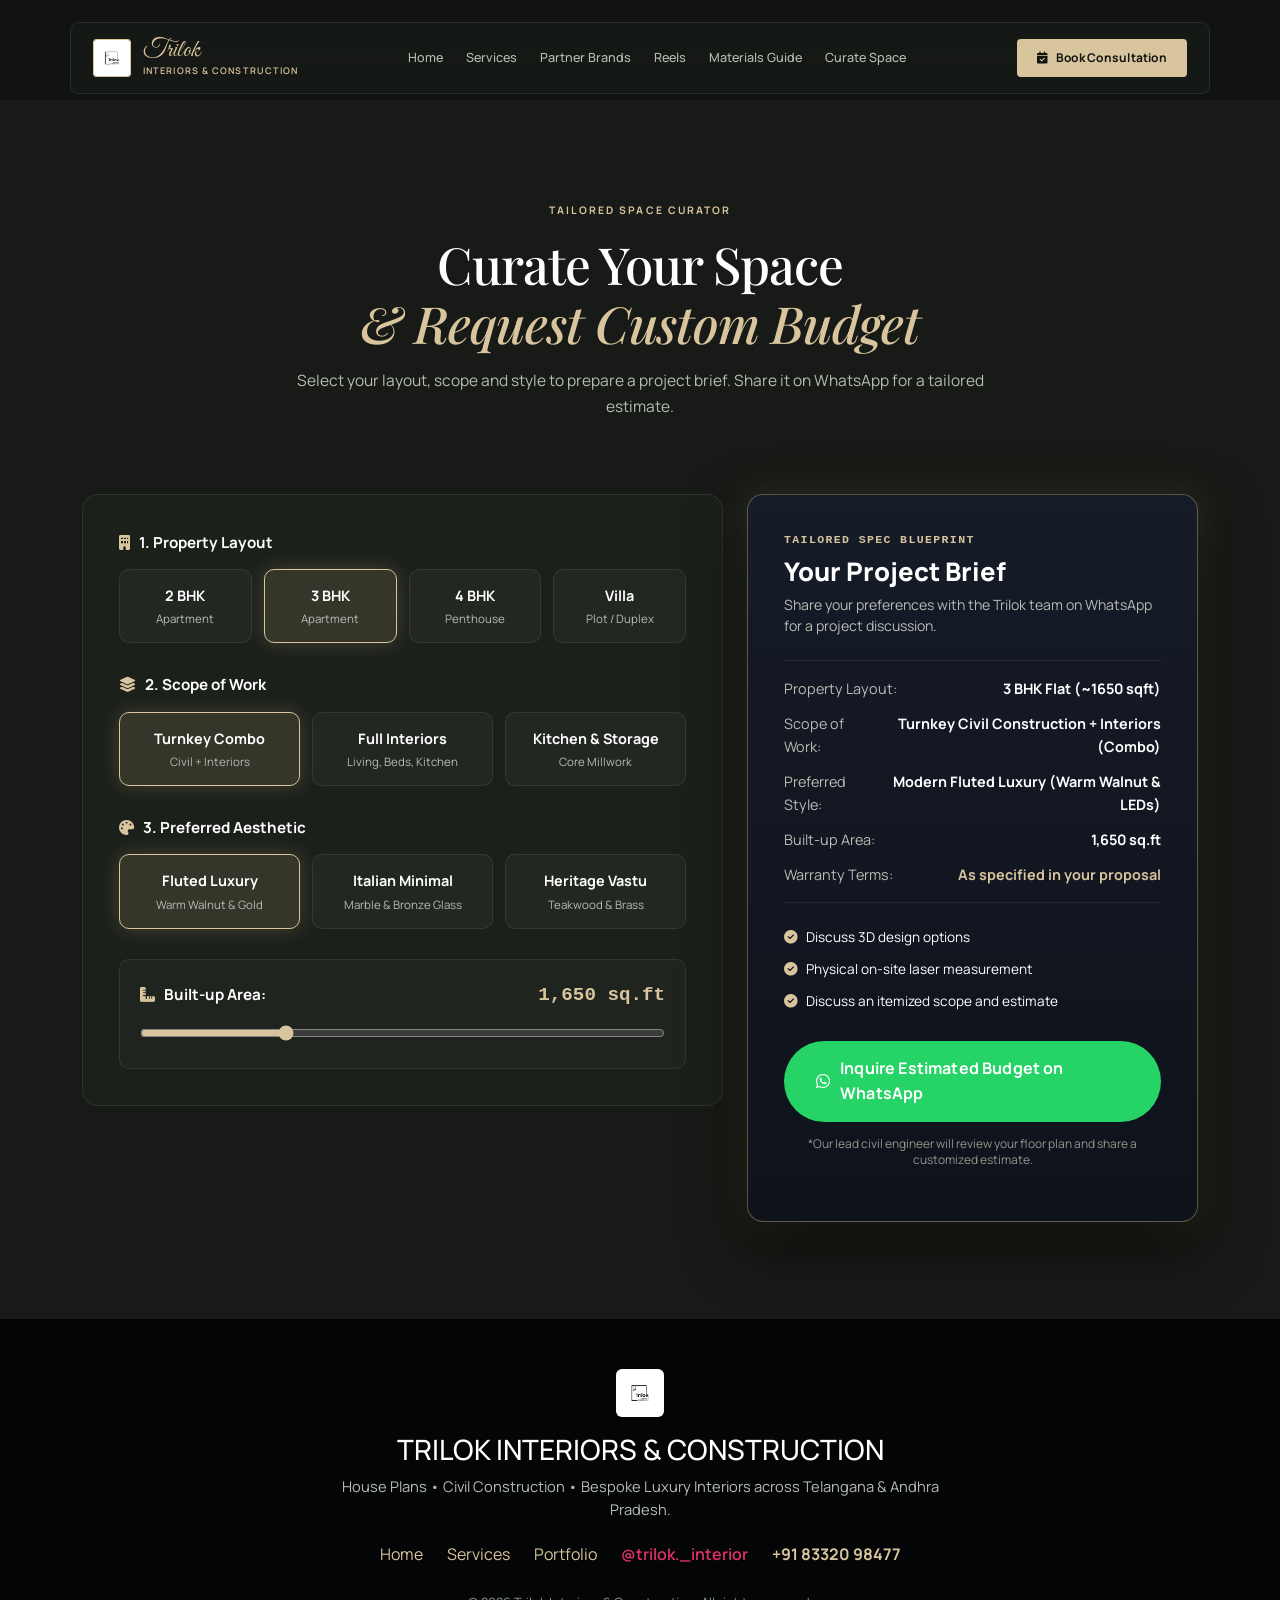
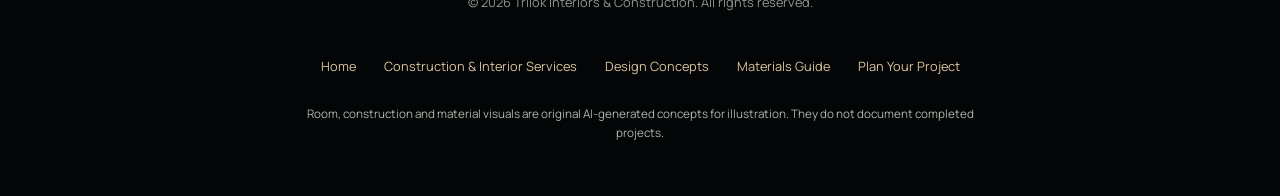
==== commit 0f85c1cf: "Add files via upload" ====
--- a/calculator.html
+++ b/calculator.html
@@ -49,7 +49,7 @@
 <span class="navbar-apple__sub">Interiors &amp; Construction</span>
 </div>
 </a>
-<nav class="navbar-apple__nav" id="appleNavLinks"><a class="navbar-apple__link" href="index.html">Home</a><a class="navbar-apple__link" href="services.html">Services</a><a class="navbar-apple__link" href="portfolio.html">Inspiration</a><a class="navbar-apple__link" href="materials.html">Materials</a><a class="navbar-apple__link" href="calculator.html">Curate Space</a></nav>
+<nav class="navbar-apple__nav" id="appleNavLinks"><a class="navbar-apple__link" href="index.html">Home</a><a class="navbar-apple__link" href="services.html">Services</a><a class="navbar-apple__link" href="index.html#brands">Partner Brands</a><a class="navbar-apple__link" href="index.html#instagram">Reels</a><a class="navbar-apple__link" href="materials.html">Materials Guide</a><a class="navbar-apple__link" href="calculator.html">Curate Space</a></nav>
 <div class="navbar-apple__actions">
 <a class="btn-apple-consult magnetic-target" href="index.html#contact">
 <i class="fa-solid fa-calendar-check"></i> Book Consultation
--- a/styles.css
+++ b/styles.css
@@ -2322,3 +2322,681 @@
     font-size: 1.3rem !important;
   }
 }
+
+
+/* ==========================================================================
+   11. INSTAGRAM REELS & VIDEOS SECTION
+   ========================================================================== */
+.section-instagram {
+  padding: 110px 0;
+  background: radial-gradient(circle at 15% 30%, rgba(225, 48, 108, 0.08) 0%, transparent 60%),
+              radial-gradient(circle at 85% 70%, rgba(131, 58, 180, 0.07) 0%, transparent 60%),
+              var(--bg-black);
+  position: relative;
+  overflow: hidden;
+  border-top: 1px solid var(--border-subtle);
+  border-bottom: 1px solid var(--border-subtle);
+}
+
+.instagram-profile-header {
+  background: linear-gradient(135deg, rgba(255, 255, 255, 0.04) 0%, rgba(225, 48, 108, 0.08) 50%, rgba(229, 205, 149, 0.06) 100%);
+  border: 1px solid rgba(225, 48, 108, 0.3);
+  border-radius: var(--radius-lg);
+  padding: 24px 32px;
+  margin-bottom: 40px;
+  display: flex;
+  align-items: center;
+  justify-content: space-between;
+  gap: 24px;
+  flex-wrap: wrap;
+  box-shadow: 0 16px 40px rgba(0, 0, 0, 0.5), 0 0 25px rgba(225, 48, 108, 0.15);
+}
+
+.instagram-profile-left {
+  display: flex;
+  align-items: center;
+  gap: 20px;
+}
+
+.instagram-avatar-wrap {
+  position: relative;
+  width: 68px;
+  height: 68px;
+  border-radius: 50%;
+  padding: 3px;
+  background: linear-gradient(45deg, #F58529, #DD2A7B, #8134AF, #515BD4);
+  box-shadow: 0 0 20px rgba(221, 42, 123, 0.5);
+  flex-shrink: 0;
+}
+
+.instagram-avatar {
+  width: 100%;
+  height: 100%;
+  border-radius: 50%;
+  object-fit: cover;
+  border: 2px solid var(--bg-black);
+  background: #FFF;
+}
+
+.instagram-badge-live {
+  position: absolute;
+  bottom: -4px;
+  right: -4px;
+  background: linear-gradient(135deg, #F58529, #DD2A7B);
+  color: #FFF;
+  font-size: 0.65rem;
+  font-weight: 800;
+  padding: 2px 7px;
+  border-radius: 99px;
+  border: 2px solid var(--bg-black);
+  letter-spacing: 0.05em;
+  text-transform: uppercase;
+}
+
+.instagram-profile-info h3 {
+  font-size: 1.3rem;
+  font-weight: 800;
+  color: #FFF;
+  margin: 0 0 4px;
+  display: flex;
+  align-items: center;
+  gap: 8px;
+}
+
+.instagram-verified-check {
+  color: #0095F6;
+  font-size: 1rem;
+}
+
+.instagram-profile-info p {
+  font-size: 0.88rem;
+  color: var(--text-secondary);
+  margin: 0;
+  line-height: 1.45;
+}
+
+.instagram-profile-info strong {
+  color: var(--champagne);
+}
+
+.instagram-profile-actions {
+  display: flex;
+  align-items: center;
+  gap: 12px;
+  flex-wrap: wrap;
+}
+
+.btn-instagram-follow {
+  display: inline-flex;
+  align-items: center;
+  gap: 10px;
+  background: linear-gradient(135deg, #F58529, #DD2A7B, #8134AF);
+  color: #FFF;
+  font-size: 0.92rem;
+  font-weight: 700;
+  padding: 12px 26px;
+  border-radius: var(--radius-pill);
+  box-shadow: 0 8px 24px rgba(221, 42, 123, 0.4);
+  transition: transform 0.25s ease, box-shadow 0.25s ease;
+  letter-spacing: 0.02em;
+}
+
+.btn-instagram-follow:hover {
+  transform: translateY(-3px) scale(1.02);
+  box-shadow: 0 12px 30px rgba(221, 42, 123, 0.6);
+  color: #FFF;
+}
+
+.btn-instagram-outline {
+  display: inline-flex;
+  align-items: center;
+  gap: 8px;
+  background: rgba(255, 255, 255, 0.05);
+  border: 1px solid rgba(255, 255, 255, 0.2);
+  color: #FFF;
+  font-size: 0.88rem;
+  font-weight: 600;
+  padding: 11px 20px;
+  border-radius: var(--radius-pill);
+  transition: all 0.25s ease;
+}
+
+.btn-instagram-outline:hover {
+  background: rgba(255, 255, 255, 0.12);
+  border-color: var(--champagne);
+  color: #FFF;
+}
+
+/* Reels Grid */
+.reels-grid {
+  display: grid;
+  grid-template-columns: repeat(4, 1fr);
+  gap: 20px;
+  margin-top: 10px;
+}
+
+@media (max-width: 1199px) {
+  .reels-grid {
+    grid-template-columns: repeat(2, 1fr);
+    gap: 20px;
+  }
+}
+
+@media (max-width: 575px) {
+  .reels-grid {
+    grid-template-columns: 1fr;
+    gap: 24px;
+    max-width: 360px;
+    margin-left: auto;
+    margin-right: auto;
+  }
+}
+
+.reel-card {
+  position: relative;
+  border-radius: var(--radius-md);
+  overflow: hidden;
+  background: #0D111A;
+  border: 1px solid rgba(255, 255, 255, 0.1);
+  box-shadow: 0 18px 45px rgba(0, 0, 0, 0.6);
+  transition: transform 0.35s var(--ease-apple), border-color 0.35s ease, box-shadow 0.35s ease;
+  display: flex;
+  flex-direction: column;
+}
+
+.reel-card:hover {
+  transform: translateY(-8px);
+  border-color: rgba(225, 48, 108, 0.6);
+  box-shadow: 0 24px 60px rgba(0, 0, 0, 0.8), 0 0 35px rgba(225, 48, 108, 0.3);
+}
+
+.reel-media-wrap {
+  position: relative;
+  width: 100%;
+  aspect-ratio: 9 / 16;
+  max-height: 540px;
+  overflow: hidden;
+  background: #000;
+  cursor: pointer;
+}
+
+.reel-thumbnail {
+  width: 100%;
+  height: 100%;
+  object-fit: cover;
+  transition: transform 0.6s var(--ease-apple), filter 0.3s ease;
+}
+
+.reel-card:hover .reel-thumbnail {
+  transform: scale(1.05);
+}
+
+.reel-video-preview {
+  position: absolute;
+  inset: 0;
+  width: 100%;
+  height: 100%;
+  object-fit: cover;
+  opacity: 0;
+  transition: opacity 0.4s ease;
+  pointer-events: none;
+}
+
+.reel-card.is-playing .reel-video-preview {
+  opacity: 1;
+}
+
+.reel-top-bar {
+  position: absolute;
+  top: 14px;
+  left: 14px;
+  right: 14px;
+  display: flex;
+  align-items: center;
+  justify-content: space-between;
+  z-index: 5;
+  pointer-events: none;
+}
+
+.reel-badge-pill {
+  background: rgba(0, 0, 0, 0.65);
+  backdrop-filter: var(--blur-sm);
+  -webkit-backdrop-filter: var(--blur-sm);
+  color: #FFF;
+  font-size: 0.72rem;
+  font-weight: 700;
+  letter-spacing: 0.08em;
+  padding: 5px 12px;
+  border-radius: var(--radius-pill);
+  display: inline-flex;
+  align-items: center;
+  gap: 6px;
+  border: 1px solid rgba(255, 255, 255, 0.15);
+}
+
+.reel-badge-pill i {
+  color: #E1306C;
+}
+
+.reel-views-pill {
+  background: rgba(0, 0, 0, 0.65);
+  backdrop-filter: var(--blur-sm);
+  -webkit-backdrop-filter: var(--blur-sm);
+  color: #E5CD95;
+  font-family: var(--font-mono);
+  font-size: 0.72rem;
+  font-weight: 700;
+  padding: 5px 10px;
+  border-radius: var(--radius-pill);
+  border: 1px solid rgba(229, 205, 149, 0.25);
+  display: inline-flex;
+  align-items: center;
+  gap: 5px;
+}
+
+.reel-center-play {
+  position: absolute;
+  top: 50%;
+  left: 50%;
+  transform: translate(-50%, -50%) scale(1);
+  width: 56px;
+  height: 56px;
+  border-radius: 50%;
+  background: rgba(225, 48, 108, 0.9);
+  color: #FFF;
+  display: flex;
+  align-items: center;
+  justify-content: center;
+  font-size: 1.3rem;
+  padding-left: 4px;
+  box-shadow: 0 0 30px rgba(225, 48, 108, 0.6);
+  z-index: 5;
+  transition: transform 0.3s ease, background 0.3s ease;
+  pointer-events: none;
+}
+
+.reel-card:hover .reel-center-play {
+  transform: translate(-50%, -50%) scale(1.12);
+  background: #E1306C;
+  box-shadow: 0 0 45px rgba(225, 48, 108, 0.85);
+}
+
+.reel-card.is-playing .reel-center-play {
+  opacity: 0;
+  transform: translate(-50%, -50%) scale(0.7);
+}
+
+.reel-bottom-gradient {
+  position: absolute;
+  bottom: 0;
+  left: 0;
+  right: 0;
+  padding: 40px 18px 18px;
+  background: linear-gradient(to top, rgba(6, 8, 12, 0.96) 0%, rgba(6, 8, 12, 0.7) 60%, transparent 100%);
+  z-index: 4;
+  pointer-events: none;
+  display: flex;
+  flex-direction: column;
+  gap: 8px;
+}
+
+.reel-location {
+  font-size: 0.75rem;
+  color: var(--champagne);
+  font-weight: 700;
+  letter-spacing: 0.05em;
+  text-transform: uppercase;
+  display: flex;
+  align-items: center;
+  gap: 5px;
+}
+
+.reel-title {
+  font-size: 1rem;
+  font-weight: 700;
+  color: #FFF;
+  line-height: 1.35;
+  margin: 0;
+}
+
+.reel-tags {
+  font-size: 0.75rem;
+  color: #9DA6B8;
+  margin: 0;
+}
+
+.reel-action-footer {
+  padding: 14px 18px;
+  background: #0E131D;
+  border-top: 1px solid rgba(255, 255, 255, 0.08);
+  display: flex;
+  align-items: center;
+  justify-content: space-between;
+}
+
+.btn-reel-redirect {
+  display: inline-flex;
+  align-items: center;
+  gap: 8px;
+  width: 100%;
+  justify-content: center;
+  background: linear-gradient(135deg, rgba(225, 48, 108, 0.2) 0%, rgba(131, 58, 180, 0.2) 100%);
+  border: 1px solid rgba(225, 48, 108, 0.4);
+  color: #FFF;
+  font-size: 0.85rem;
+  font-weight: 700;
+  padding: 10px 16px;
+  border-radius: var(--radius-sm);
+  transition: all 0.25s ease;
+}
+
+.btn-reel-redirect:hover {
+  background: linear-gradient(135deg, #F58529, #DD2A7B, #8134AF);
+  border-color: transparent;
+  color: #FFF;
+  box-shadow: 0 6px 20px rgba(221, 42, 123, 0.4);
+}
+
+/* ==========================================================================
+   12. BRANDS & MATERIALS SPECIFICATION SECTION
+   ========================================================================== */
+.section-brands {
+  padding: 110px 0;
+  background: radial-gradient(circle at 50% 10%, rgba(229, 205, 149, 0.06) 0%, transparent 60%),
+              var(--bg-deep);
+  position: relative;
+  overflow: hidden;
+  border-top: 1px solid var(--border-subtle);
+  border-bottom: 1px solid var(--border-subtle);
+}
+
+/* Brand Marquee / Ticker */
+.brand-ticker-wrap {
+  position: relative;
+  background: rgba(12, 16, 24, 0.85);
+  border: 1px solid rgba(229, 205, 149, 0.2);
+  border-radius: var(--radius-md);
+  padding: 20px 0;
+  overflow: hidden;
+  margin-bottom: 50px;
+  box-shadow: 0 16px 40px rgba(0, 0, 0, 0.5);
+}
+
+.brand-ticker-wrap::before,
+.brand-ticker-wrap::after {
+  content: '';
+  position: absolute;
+  top: 0;
+  bottom: 0;
+  width: 90px;
+  z-index: 2;
+  pointer-events: none;
+}
+
+.brand-ticker-wrap::before {
+  left: 0;
+  background: linear-gradient(to right, var(--bg-deep) 0%, transparent 100%);
+}
+
+.brand-ticker-wrap::after {
+  right: 0;
+  background: linear-gradient(to left, var(--bg-deep) 0%, transparent 100%);
+}
+
+.brand-ticker-track {
+  display: flex;
+  align-items: center;
+  gap: 40px;
+  white-space: nowrap;
+  animation: brandTickerScroll 42s linear infinite;
+  will-change: transform;
+}
+
+.brand-ticker-track:hover {
+  animation-play-state: paused;
+}
+
+.brand-ticker-item {
+  display: inline-flex;
+  align-items: center;
+  justify-content: center;
+  height: 52px;
+  padding: 6px 18px;
+  background: rgba(255, 255, 255, 0.03);
+  border: 1px solid rgba(255, 255, 255, 0.08);
+  border-radius: var(--radius-sm);
+  transition: transform 0.25s ease, border-color 0.25s ease;
+  flex-shrink: 0;
+}
+
+.brand-ticker-item:hover {
+  transform: translateY(-2px);
+  border-color: var(--champagne);
+  background: rgba(255, 255, 255, 0.06);
+}
+
+.brand-ticker-item img {
+  height: 38px;
+  width: auto;
+  max-width: 140px;
+  object-fit: contain;
+}
+
+@keyframes brandTickerScroll {
+  from { transform: translateX(0); }
+  to { transform: translateX(-50%); }
+}
+
+/* Category Filter Tabs */
+.brand-filters {
+  display: flex;
+  align-items: center;
+  justify-content: center;
+  gap: 10px;
+  flex-wrap: wrap;
+  margin-bottom: 40px;
+}
+
+.brand-filter-btn {
+  background: rgba(255, 255, 255, 0.04);
+  border: 1px solid var(--border-subtle);
+  color: var(--text-secondary);
+  font-size: 0.85rem;
+  font-weight: 600;
+  padding: 10px 20px;
+  border-radius: var(--radius-pill);
+  transition: all 0.25s var(--ease-apple);
+  display: inline-flex;
+  align-items: center;
+  gap: 8px;
+  cursor: pointer;
+}
+
+.brand-filter-btn:hover {
+  color: #FFF;
+  border-color: rgba(229, 205, 149, 0.4);
+}
+
+.brand-filter-btn.active {
+  background: var(--gold-gradient);
+  color: var(--bg-black);
+  border-color: transparent;
+  font-weight: 700;
+  box-shadow: var(--gold-glow);
+}
+
+/* Brand Cards Grid */
+.brands-grid {
+  display: grid;
+  grid-template-columns: repeat(4, 1fr);
+  gap: 22px;
+}
+
+@media (max-width: 1199px) {
+  .brands-grid {
+    grid-template-columns: repeat(3, 1fr);
+  }
+}
+
+@media (max-width: 767px) {
+  .brands-grid {
+    grid-template-columns: repeat(2, 1fr);
+    gap: 14px;
+  }
+}
+
+@media (max-width: 479px) {
+  .brands-grid {
+    grid-template-columns: 1fr;
+  }
+}
+
+.brand-card {
+  position: relative;
+  background: var(--bg-card);
+  border: 1px solid var(--border-subtle);
+  border-radius: var(--radius-md);
+  padding: 24px 20px;
+  display: flex;
+  flex-direction: column;
+  transition: transform 0.3s var(--ease-apple), border-color 0.3s ease, box-shadow 0.3s ease;
+  backdrop-filter: var(--blur-sm);
+  -webkit-backdrop-filter: var(--blur-sm);
+  overflow: hidden;
+}
+
+.brand-card:hover {
+  transform: translateY(-6px);
+  border-color: var(--border-hover);
+  box-shadow: 0 16px 40px rgba(0, 0, 0, 0.7), 0 0 25px rgba(229, 205, 149, 0.2);
+}
+
+.brand-card__header {
+  display: flex;
+  align-items: center;
+  justify-content: space-between;
+  margin-bottom: 16px;
+}
+
+.brand-cat-pill {
+  font-family: var(--font-mono);
+  font-size: 0.68rem;
+  font-weight: 700;
+  letter-spacing: 0.08em;
+  padding: 4px 10px;
+  border-radius: var(--radius-pill);
+  text-transform: uppercase;
+  background: rgba(229, 205, 149, 0.1);
+  color: var(--champagne);
+  border: 1px solid rgba(229, 205, 149, 0.25);
+}
+
+.brand-verified {
+  color: #25D366;
+  font-size: 0.85rem;
+}
+
+.brand-logo-container {
+  height: 64px;
+  width: 100%;
+  display: flex;
+  align-items: center;
+  justify-content: center;
+  background: rgba(255, 255, 255, 0.02);
+  border: 1px solid rgba(255, 255, 255, 0.05);
+  border-radius: var(--radius-sm);
+  padding: 10px 14px;
+  margin-bottom: 16px;
+  transition: background 0.3s ease;
+}
+
+.brand-card:hover .brand-logo-container {
+  background: rgba(255, 255, 255, 0.05);
+}
+
+.brand-logo-img {
+  max-height: 44px;
+  max-width: 100%;
+  width: auto;
+  object-fit: contain;
+}
+
+.brand-card__title {
+  font-size: 1.1rem;
+  font-weight: 800;
+  color: #FFF;
+  margin-bottom: 6px;
+}
+
+.brand-card__spec {
+  font-size: 0.82rem;
+  color: var(--champagne);
+  font-weight: 600;
+  margin-bottom: 10px;
+  line-height: 1.35;
+}
+
+.brand-card__desc {
+  font-size: 0.82rem;
+  color: var(--text-secondary);
+  line-height: 1.5;
+  margin-bottom: 14px;
+  flex-grow: 1;
+}
+
+.brand-card__footer {
+  margin-top: auto;
+  padding-top: 10px;
+  border-top: 1px solid rgba(255, 255, 255, 0.06);
+  display: flex;
+  align-items: center;
+  justify-content: space-between;
+  font-size: 0.72rem;
+  color: var(--text-muted);
+}
+
+.brand-card__footer span i {
+  color: #25D366;
+  margin-right: 4px;
+}
+
+/* Category Section Blocks (when viewed grouped) */
+.brand-category-block {
+  margin-bottom: 45px;
+}
+
+.brand-category-block__head {
+  display: flex;
+  align-items: center;
+  gap: 14px;
+  margin-bottom: 22px;
+  padding-bottom: 12px;
+  border-bottom: 1px solid rgba(229, 205, 149, 0.2);
+}
+
+.brand-category-block__icon {
+  width: 42px;
+  height: 42px;
+  border-radius: 10px;
+  background: rgba(229, 205, 149, 0.1);
+  border: 1px solid rgba(229, 205, 149, 0.3);
+  color: var(--champagne);
+  display: flex;
+  align-items: center;
+  justify-content: center;
+  font-size: 1.2rem;
+  flex-shrink: 0;
+}
+
+.brand-category-block__title {
+  font-size: 1.35rem;
+  font-weight: 800;
+  color: #FFF;
+  margin: 0;
+}
+
+.brand-category-block__sub {
+  font-size: 0.85rem;
+  color: var(--text-secondary);
+  margin: 0;
+}
